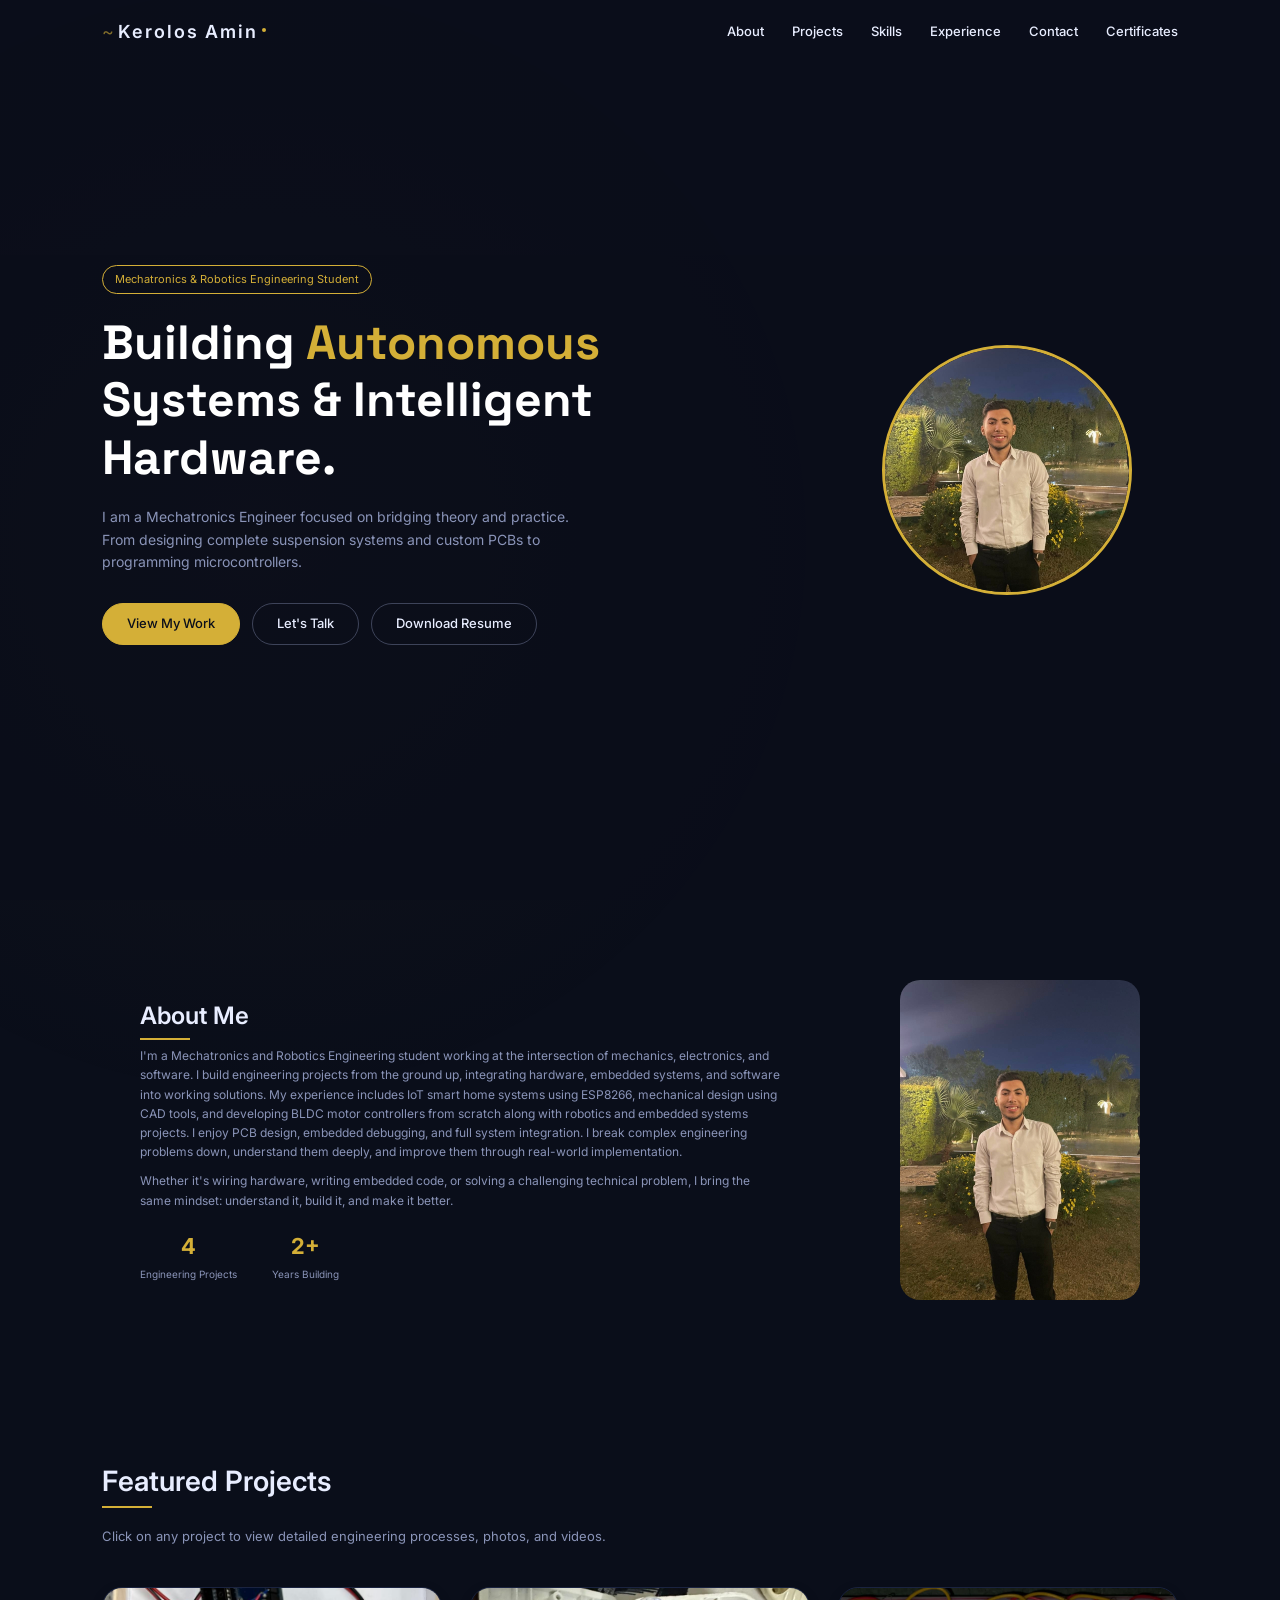
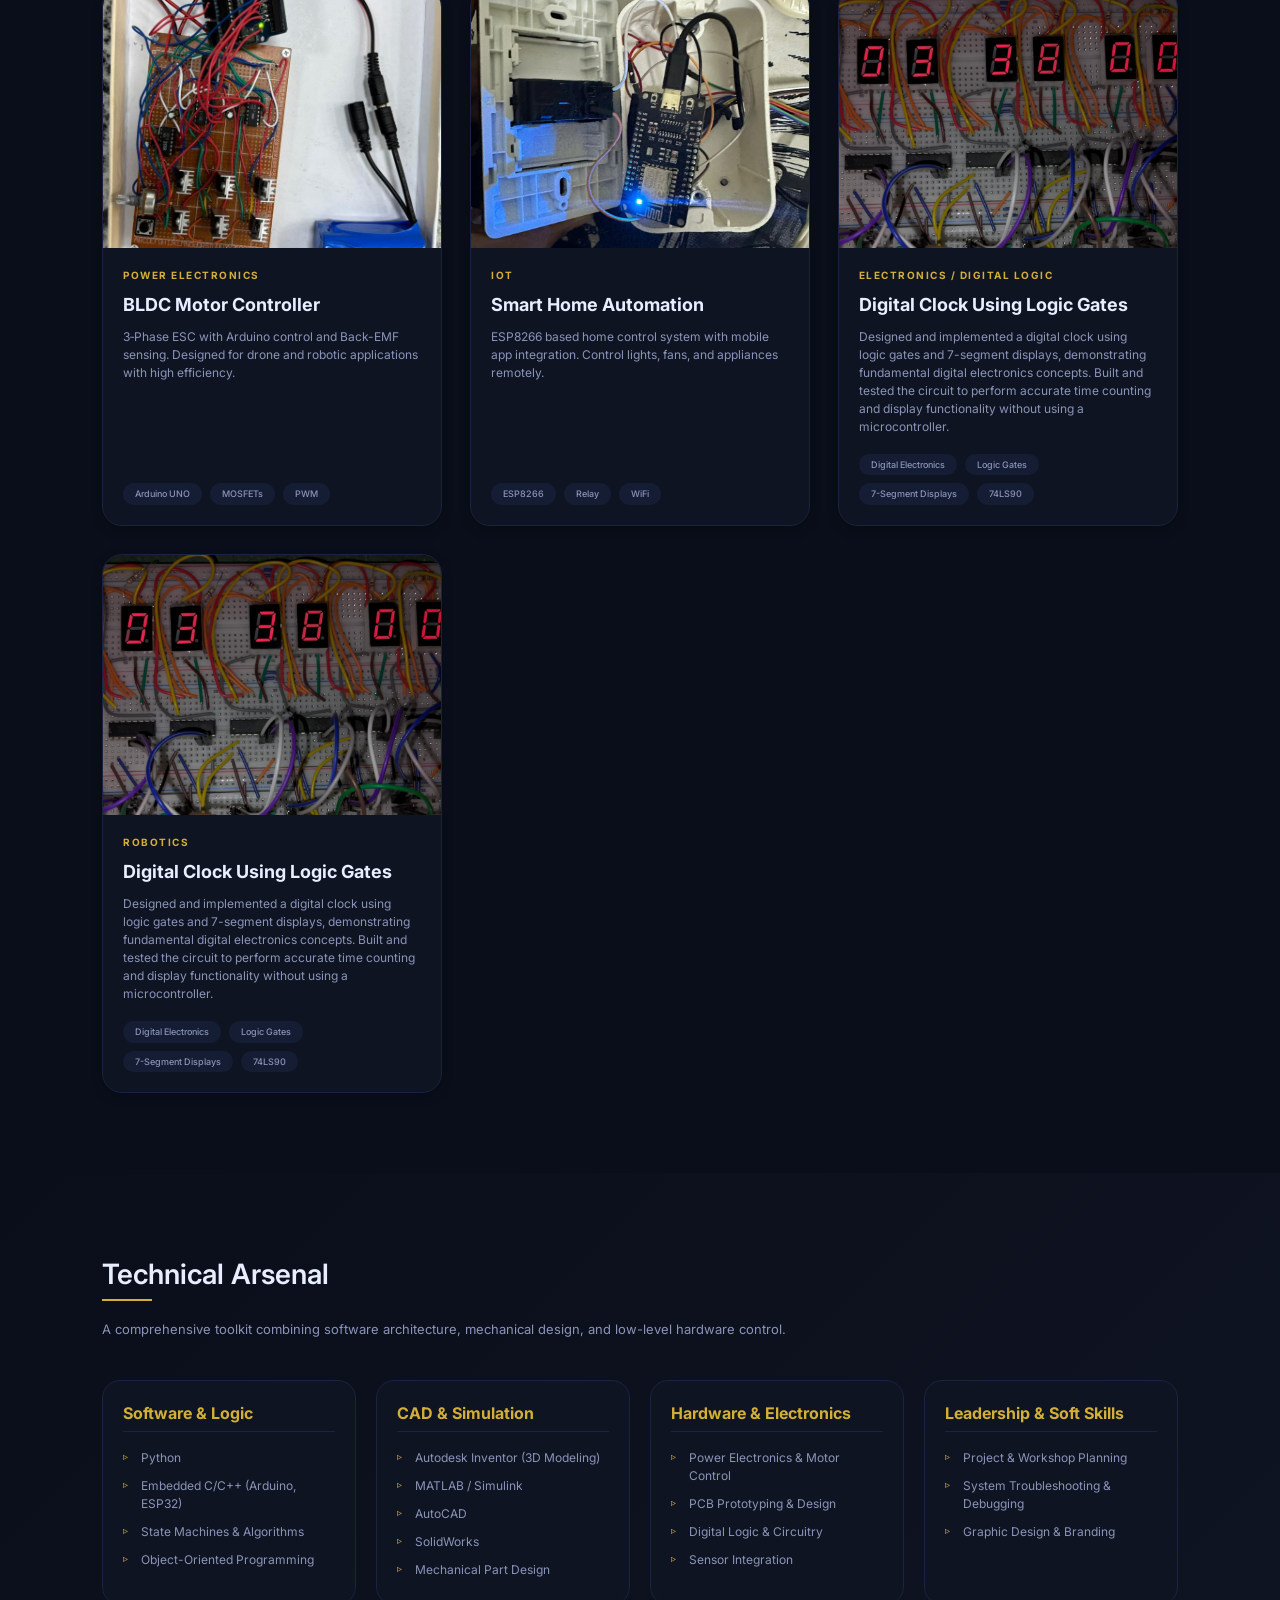
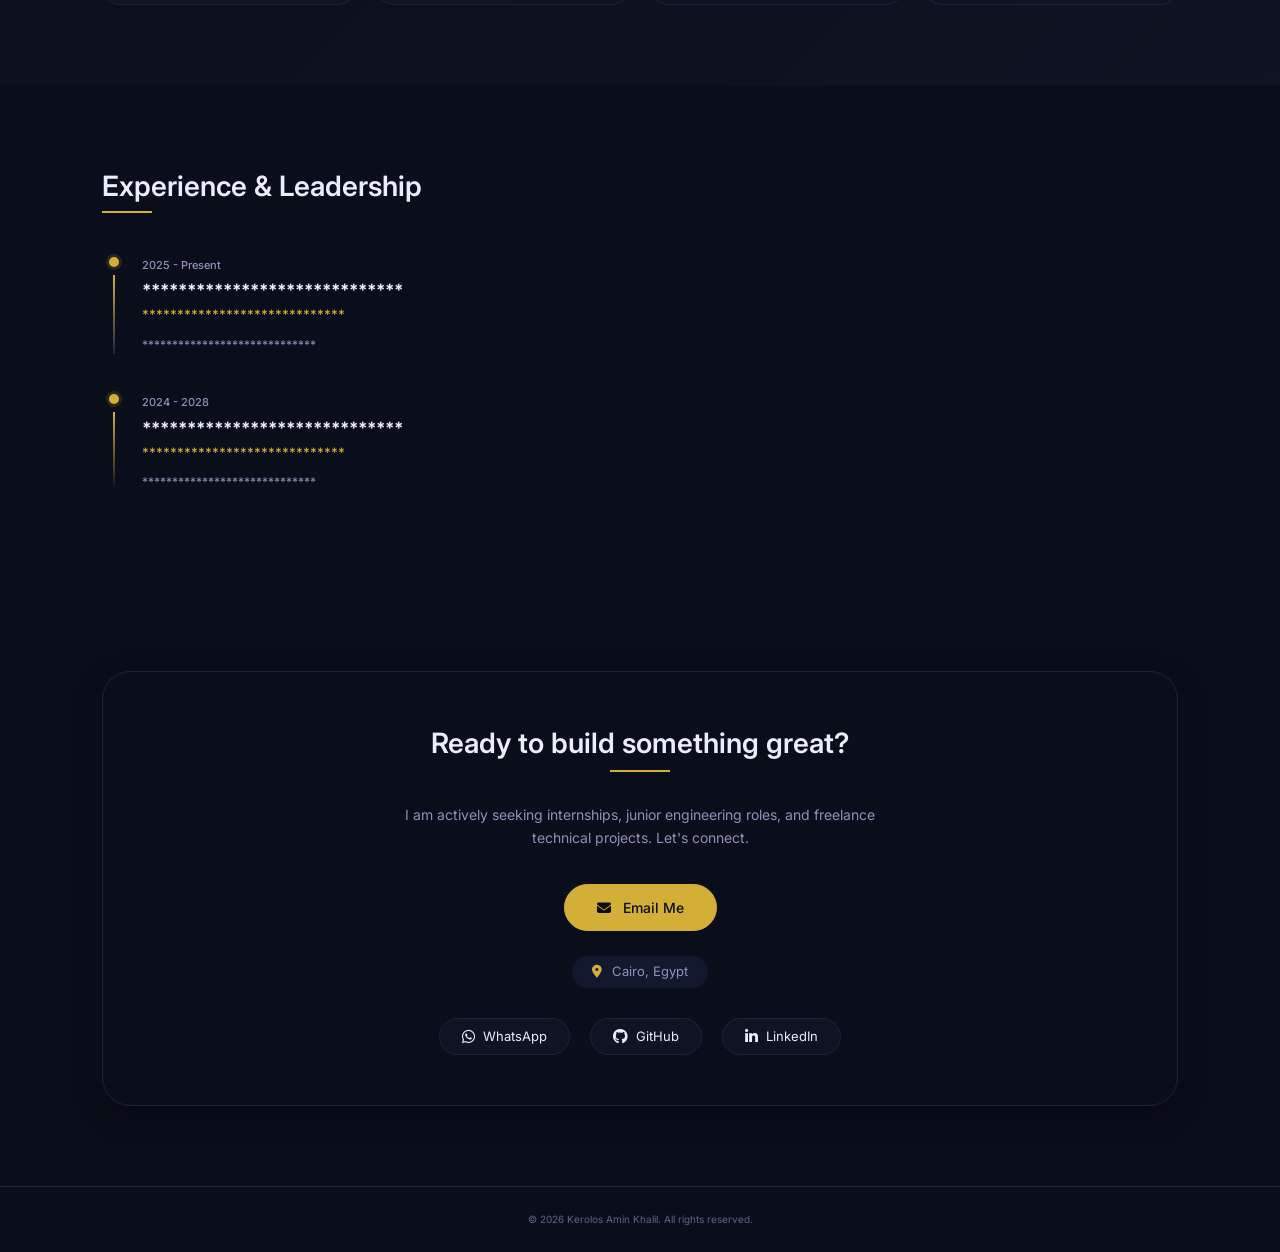
==== index.html @ 0975dab3 "Add files via upload" ====
<!DOCTYPE html>
<html lang="ar">
<head>
<meta charset="UTF-8">
<meta name="viewport" content="width=device-width, initial-scale=1.0">
<meta name="description" content="Mechatronics engineer building autonomous systems and intelligent hardware.">
<meta name="author" content="Kerolos Amin">
<title>Kerolos Amin | Robotics and Mechatronics Engineering</title>
<!-- Favicon -->
<link rel="icon" type="image/svg+xml" href="data:image/svg+xml,%3Csvg xmlns='http://www.w3.org/2000/svg' viewBox='0 0 100 100'%3E%3Crect width='100' height='100' fill='%23d4af37' rx='20'/%3E%3Ctext x='50' y='67' font-size='48' text-anchor='middle' fill='%23000000' font-weight='bold' font-family='Arial'%3EKA%3C/text%3E%3C/svg%3E">
<!-- Fonts -->
<link href="https://fonts.googleapis.com/css2?family=Inter:opsz,wght@14..32,300;14..32,400;14..32,500;14..32,600;14..32,700&display=swap" rel="stylesheet">
<link href="https://fonts.googleapis.com/css2?family=Space+Grotesk:wght@300;400;500;600;700&display=swap" rel="stylesheet">
<link href="https://fonts.googleapis.com/css2?family=Syne:wght@400;500;600;700;800&display=swap" rel="stylesheet">
<link rel="stylesheet" href="https://cdnjs.cloudflare.com/ajax/libs/font-awesome/6.5.1/css/all.min.css">
<link rel="stylesheet" href="css/style.css">
</head>
<body>

<!-- Hero Video Background -->
<div class="hero-video-bg">
    <video autoplay muted loop playsinline id="heroVideo">
        <source src="" type="video/mp4">
    </video>
    <div class="hero-overlay"></div>
</div>

<div class="parallax-bg"></div>

<nav>
    <div class="logo-wrapper">
        <span class="logo-wave">~</span>
        <div class="logo" id="logoLink">Kerolos Amin</div>
        <span class="logo-dot"></span>
    </div>
    <div class="menu-toggle" id="mobile-menu">
        <span class="bar"></span>
        <span class="bar"></span>
        <span class="bar"></span>
    </div>
    <ul class="nav-menu">
        <li><a href="#about">About</a></li>
        <li><a href="#projects">Projects</a></li>
        <li><a href="#arsenal">Skills</a></li>
        <li><a href="#experience">Experience</a></li>
        <li><a href="#contact">Contact</a></li>
        <li><a href="cer.html">Certificates</a></li>

    </ul>
</nav>

<div class="progress-container">
    <div class="progress-bar" id="progressBar"></div>
</div>

<!-- 1. Hero Section -->
<section class="hero">
    <div class="hero-left">
        <span class="badge">Mechatronics & Robotics Engineering Student</span>
        <h1 class="hero-title">Building <span class="gold-text">Autonomous</span> Systems & Intelligent Hardware.</h1>
        <p class="hero-description">I am a Mechatronics Engineer focused on bridging theory and practice. From designing complete suspension systems and custom PCBs to programming microcontrollers.</p>
        <div class="cta">
            <a href="#projects" class="btn gold">View My Work</a>
            <a href="#contact" class="btn transparent">Let's Talk</a>
            <a href="#" class="btn transparent">Download Resume</a>
        </div>
    </div>
    <div class="hero-right">
        <div class="hero-image-circle">
            <img src="Picsart_25-02-04_02-17-00-196.jpg.jpeg" alt="Profile">
        </div>
    </div>
</section>

<!-- 2. About Section -->
<section id="about">
    <div class="about-container">
        <div class="about-text">
            <h2>About Me</h2>
            <p>I'm a Mechatronics and Robotics Engineering student working at the intersection of mechanics, electronics, and software. I build engineering projects from the ground up, integrating hardware, embedded systems, and software into working solutions. My experience includes IoT smart home systems using ESP8266, mechanical design using CAD tools, and developing BLDC motor controllers from scratch along with robotics and embedded systems projects. I enjoy PCB design, embedded debugging, and full system integration. I break complex engineering problems down, understand them deeply, and improve them through real-world implementation.</p>
            <p style="margin-top: 10 px;">Whether it's wiring hardware, writing embedded code, or solving a challenging technical problem, I bring the same mindset: understand it, build it, and make it better.</p>
            
            <div class="about-stats">
                <div class="stat-item">
                    <h3>4</h3>
                    <span>Engineering Projects</span>
                </div>
                <div class="stat-item">
                    <h3>2+</h3>
                    <span>Years Building</span>
                </div>
            </div>
        </div>
        <div class="about-image">
            <div class="about-image-rect">
                <img src="Picsart_25-02-04_02-17-00-196.jpg.jpeg" alt="Kerolos Amin">
            </div>
        </div>
    </div>
</section>

<!-- 3. Featured Projects Section -->
<section id="projects">
    <div class="section-header">
        <h2>Featured Projects</h2>
        <p class="section-subtitle">Click on any project to view detailed engineering processes, photos, and videos.</p>
    </div>
    <div class="projects">
                
        <!-- Project 1 - BLDC Motor Controller -->
        <div class="card" onclick="location.href='bldc.html';">
            <div class="card-cover">
                <img src="bldc.jpeg" alt="BLDC Motor Controller">
            </div>
            <div class="card-content">
                <span class="card-category">POWER ELECTRONICS</span>
                <h3 class="card-title">BLDC Motor Controller</h3>
                <p class="card-description">3‑Phase ESC with Arduino control and Back-EMF sensing. Designed for drone and robotic applications with high efficiency.</p>
                <div class="card-tags">
                    <span class="card-tag">Arduino UNO</span>
                    <span class="card-tag">MOSFETs</span>
                    <span class="card-tag">PWM</span>
                </div>
            </div>
        </div>
        
        <!-- Project 2 - Smart Home Automation -->
        <div class="card" onclick="location.href='iot.html';">
            <div class="card-cover">
                <img src="كنترول.jpeg" alt="Smart Home Automation">
            </div>
            <div class="card-content">
                <span class="card-category">IoT</span>
                <h3 class="card-title">Smart Home Automation</h3>
                <p class="card-description">ESP8266 based home control system with mobile app integration. Control lights, fans, and appliances remotely.</p>
                <div class="card-tags">
                    <span class="card-tag">ESP8266</span>
                    <span class="card-tag">Relay</span>
                    <span class="card-tag">WiFi</span>
                </div>
            </div>
        </div>
        
        <!-- Project 3 - digital clock -->
        <div class="card" onclick="location.href='#';">
            <div class="card-cover">
                <img src="con.jpeg" alt="Digital Clock">
            </div>
            <div class="card-content">
                <span class="card-category">Electronics / Digital Logic</span>
                <h3 class="card-title">Digital Clock Using Logic Gates</h3>
                <p class="card-description">Designed and implemented a digital clock using logic gates and 7-segment displays, demonstrating fundamental digital electronics concepts. Built and tested the circuit to perform accurate time counting and display functionality without using a microcontroller.</p>
                <div class="card-tags">
                    <span class="card-tag">Digital Electronics</span>
                    <span class="card-tag">Logic Gates</span>
                    <span class="card-tag">7-Segment Displays</span>
                    <span class="card-tag">74LS90</span>  
                </div>
            </div>
        </div>

               <!-- Project 4 - robot -->
        <div class="card" onclick="location.href='#';">
            <div class="card-cover">
                <img src="con.jpeg" alt="Digital Clock">
            </div>
            <div class="card-content">
                <span class="card-category">Robotics</span>
                <h3 class="card-title">Digital Clock Using Logic Gates</h3>
                <p class="card-description">Designed and implemented a digital clock using logic gates and 7-segment displays, demonstrating fundamental digital electronics concepts. Built and tested the circuit to perform accurate time counting and display functionality without using a microcontroller.</p>
                <div class="card-tags">
                    <span class="card-tag">Digital Electronics</span>
                    <span class="card-tag">Logic Gates</span>
                    <span class="card-tag">7-Segment Displays</span>
                    <span class="card-tag">74LS90</span>  
                </div>
            </div>
        </div>
        
    </div>
</section>

<!-- 4. Technical Arsenal Section -->
<section id="arsenal">
    <div class="section-header">
        <h2>Technical Arsenal</h2>
        <p class="section-subtitle">A comprehensive toolkit combining software architecture, mechanical design, and low-level hardware control.</p>
    </div>
    <div class="arsenal-grid">
           <div class="arsenal-card">
            <h3>Software & Logic</h3>
            <ul>
                <li>Python</li>
                <li>Embedded C/C++ (Arduino, ESP32)</li>
                <li>State Machines & Algorithms</li>
                <li>Object-Oriented Programming</li>
            </ul>
        </div>
        <div class="arsenal-card">
            <h3>CAD & Simulation</h3>
            <ul>
                <li>Autodesk Inventor (3D Modeling)</li>
                <li>MATLAB / Simulink</li>
                <li>AutoCAD</li>
                <li>SolidWorks</li>
                <li>Mechanical Part Design</li>
            </ul>
        </div>
        <div class="arsenal-card">
            <h3>Hardware & Electronics</h3>
            <ul>
                <li>Power Electronics & Motor Control</li>
                <li>PCB Prototyping & Design</li>
                <li>Digital Logic & Circuitry</li>
                <li>Sensor Integration</li>
            </ul>
        </div>
        <div class="arsenal-card">
            <h3>Leadership & Soft Skills</h3>
            <ul>
    
                <li>Project & Workshop Planning</li>
                <li>System Troubleshooting & Debugging</li>
                <li>Graphic Design & Branding</li>
            </ul>
        </div>
    </div>
</section>

<!-- 5. Experience & Leadership Section -->
<section id="experience">
    <div class="section-header">
        <h2>Experience & Leadership</h2>
    </div>
    <div class="experience-list">
        
        <div class="exp-item">
            <div class="exp-bullet">
                <div class="exp-dot"></div>
                <div class="exp-line"></div>
            </div>
            <div class="exp-info">
                <div class="exp-date">2025 - Present</div>
                <div class="exp-name">*****************************</div>
                <div class="exp-company">*****************************</div>
                <p class="exp-text">*****************************</p>
            </div>
        </div>
        
        <div class="exp-item">
            <div class="exp-bullet">
                <div class="exp-dot"></div>
                <div class="exp-line"></div>
            </div>
            <div class="exp-info">
                <div class="exp-date">2024 - 2028</div>
                <div class="exp-name">*****************************</div>
                <div class="exp-company">*****************************</div>
                <p class="exp-text">*****************************</p>
            </div>
        </div>
        
    </div>
</section>

<!-- 6. Contact Section -->
<section id="contact">
    <div class="contact-card">
        <h2>Ready to build something great?</h2>
        <p class="contact-subtitle">I am actively seeking internships, junior engineering roles, and freelance technical projects. Let's connect.</p>
        
        <div class="contact-buttons">
            <a href="mailto:kirolosamin2112@gmail.com" class="contact-btn email-btn">
                <i class="fas fa-envelope"></i> Email Me
            </a>
        </div>
        
        <div class="contact-location">
            <span><i class="fas fa-map-marker-alt"></i> Cairo, Egypt</span>
        </div>
        
        <div class="social-icons">
            <a href="https://wa.me/201210158030" target="_blank" rel="noopener" class="social-icon whatsapp">
                <i class="fab fa-whatsapp"></i> WhatsApp
            </a>
            <a href="https://github.com/kirolosamin" target="_blank" rel="noopener" class="social-icon github">
                <i class="fab fa-github"></i> GitHub
            </a>
            <a href="https://www.linkedin.com/in/kerolos-amin-44a46732b" target="_blank" rel="noopener" class="social-icon linkedin">
                <i class="fab fa-linkedin-in"></i> LinkedIn
            </a>
        </div>
    </div>
</section>

<!-- Footer -->
<footer class="footer">
    <div class="footer-content">
        <p>© 2026 Kerolos Amin Khalil. All rights reserved.</p>
    </div>
</footer>

<script src="js/main.js"></script>
</body>
</html>
---- css/style.css ----
* {
    margin: 0;
    padding: 0;
    box-sizing: border-box;
}

html {
    scroll-behavior: smooth;
}

body {
    font-family: 'Inter', -apple-system, BlinkMacSystemFont, 'Segoe UI', sans-serif;
    background: #0a0e1a;
    color: #e8edff;
    line-height: 1.5;
    font-size: 15px;
    overflow-x: hidden;
}

/* لون التحديد (selection) دهبي */
::selection {
    background: #d4af37;
    color: #0a0e1a;
}
::-moz-selection {
    background: #d4af37;
    color: #0a0e1a;
}

/* Custom Scrollbar */
::-webkit-scrollbar {
    width: 6px;
}
::-webkit-scrollbar-track {
    background: #0f1422;
}
::-webkit-scrollbar-thumb {
    background: #d4af37;
    border-radius: 10px;
}

/* Hero Video Background */
.hero-video-bg {
    position: absolute;
    top: 0;
    left: 0;
    width: 100%;
    height: 100%;
    overflow: hidden;
    z-index: 0;
}
.hero-video-bg video {
    width: 100%;
    height: 100%;
    object-fit: cover;
}
.hero-overlay {
    position: absolute;
    top: 0;
    left: 0;
    width: 100%;
    height: 100%;
    background: rgba(10, 14, 26, 0.7);
    z-index: 1;
}

.parallax-bg {
    position: fixed;
    top: 0;
    left: 0;
    width: 100%;
    height: 120%;
    background: radial-gradient(circle at 20% 50%, rgba(212,175,55,0.04) 0%, transparent 50%);
    pointer-events: none;
    z-index: -1;
}

.progress-container {
    position: fixed;
    top: 0;
    left: 0;
    width: 100%;
    height: 2px;
    z-index: 1001;
}
.progress-bar {
    height: 2px;
    background: #d4af37;
    width: 0%;
    transition: 0.1s;
}

/* Navbar */
nav {
    display: flex;
    justify-content: space-between;
    align-items: center;
    padding: 18px 8%;
    position: fixed;
    width: 100%;
    background: transparent;
    backdrop-filter: none;
    z-index: 1000;
    transition: 0.3s;
    border-bottom: none;
}

nav.scrolled {
    padding: 12px 8%;
    background: #0a0e1a;
    border-bottom: 1px solid rgba(255, 255, 255, 0.15);
}

/* Menu Toggle (3 شرط) */
.menu-toggle {
    display: none;
    flex-direction: column;
    cursor: pointer;
    gap: 5px;
    z-index: 1001;
}

.menu-toggle .bar {
    width: 25px;
    height: 3px;
    background: white;
    border-radius: 5px;
    transition: 0.3s;
}

/* Nav Menu */
.nav-menu {
    display: flex;
    gap: 28px;
    list-style: none;
}

nav a {
    text-decoration: none;
    color: #e8edff;
    transition: 0.3s;
    font-size: 13px;
    font-weight: 500;
}
nav a:hover {
    color: #d4af37;
}

/* Logo */
.logo-wrapper {
    display: flex;
    align-items: center;
    gap: 4px;
    cursor: pointer;
    user-select: none;
    -webkit-user-select: none;
}
.logo-wave {
    color: #d4af37;
    font-size: 18px;
    opacity: 0.6;
}
.logo {
    color: #e8edff;
    font-weight: 600;
    font-size: 18px;
    letter-spacing: 2px;
    user-select: none;
    -webkit-user-select: none;
}
.logo-wrapper:hover .logo {
    color: #d4af37;
}
.logo-dot {
    width: 4px;
    height: 4px;
    background: #d4af37;
    border-radius: 50%;
    animation: blink 2s ease-in-out infinite;
    margin-top: -4px;
}
@keyframes blink {
    0%, 100% { opacity: 0.8; transform: scale(1); }
    50% { opacity: 0.2; transform: scale(0.6); }
}

/* Hero Section */
.hero {
    min-height: 100vh;
    display: flex;
    align-items: center;
    justify-content: space-between;
    padding: 120px 8% 80px;
    gap: 50px;
    flex-wrap: wrap;
    position: relative;
    z-index: 2;
}
.hero-left {
    flex: 1;
    min-width: 280px;
    position: relative;
    z-index: 2;
}
.hero-right {
    flex: 0.5;
    display: flex;
    justify-content: center;
    align-items: center;
    position: relative;
    z-index: 2;
}
.badge {
    border: 1px solid #d4af37;
    padding: 5px 12px;
    border-radius: 30px;
    color: #d4af37;
    font-size: 11px;
    display: inline-block;
    margin-bottom: 20px;
}
.hero-title {
    font-size: 48px;
    line-height: 1.2;
    color: white;
    font-weight: 700;
    font-family: 'Space Grotesk', sans-serif;
    margin-bottom: 20px;
}
.gold-text {
    color: #d4af37;
}
.hero-description {
    font-size: 14px;
    color: #8a94b8;
    max-width: 500px;
    line-height: 1.6;
}
.hero-image-circle {
    width: 250px;
    height: 250px;
    border-radius: 50%;
    overflow: hidden;
    border: 3px solid #d4af37;
    position: relative;
    z-index: 2;
}
.hero-image-circle img {
    width: 100%;
    height: 100%;
    object-fit: cover;
}

/* Buttons */
.btn {
    padding: 10px 24px;
    border-radius: 40px;
    text-decoration: none;
    transition: 0.3s;
    display: inline-block;
    font-size: 13px;
    font-weight: 500;
}
.btn:hover {
    transform: translateY(-2px);
}
.btn.gold {
    background: #d4af37;
    border: 1px solid #d4af37;
    color: #0a0e1a;
}
.btn.gold:hover {
    background: transparent;
    color: #d4af37;
}
.btn.transparent {
    background: transparent;
    border: 1px solid rgba(138,148,184,0.4);
    color: #e8edff;
}
.btn.transparent:hover {
    border-color: #d4af37;
    color: #d4af37;
}
.cta {
    margin: 30px 0;
    display: flex;
    gap: 12px;
    flex-wrap: wrap;
}

/* Section Styles */
section {
    padding: 80px 8%;
}

/* Section Header */
.section-header {
    margin-bottom: 40px;
}
.section-header h2 {
    font-size: 28px;
    font-weight: 600;
    color: #e8edff;
    margin-bottom: 10px;
    position: relative;
    display: inline-block;
}
.section-header h2::after {
    content: '';
    position: absolute;
    bottom: -6px;
    left: 0;
    width: 50px;
    height: 2px;
    background: #d4af37;
}
.section-subtitle {
    color: #8a94b8;
    font-size: 13px;
    line-height: 1.5;
    margin-top: 15px;
}

/* About Section */
#about {
    padding: 80px 8%;
}
.about-container {
    display: flex;
    align-items: center;
    justify-content: center;
    gap: 40px;
    flex-wrap: wrap;
    max-width: 1000px;
    margin: 0 auto;
}
.about-text {
    flex: 1.2;
    min-width: 280px;
}
.about-text h2 {
    font-size: 24px;
    margin-bottom: 12px;
    font-weight: 600;
    color: #e8edff;
    position: relative;
    display: inline-block;
}
.about-text h2::after {
    content: '';
    position: absolute;
    bottom: -6px;
    left: 0;
    width: 50px;
    height: 2px;
    background: #d4af37;
}
.about-text p {
    font-size: 12px;
    line-height: 1.6;
    color: #8a94b8;
    margin-bottom: 10px;
}
.about-stats {
    display: flex;
    gap: 35px;
    margin-top: 20px;
}
.stat-item {
    text-align: center;
    display: flex;
    flex-direction: column;
    align-items: center;
    justify-content: center;
}
.stat-item h3 {
    color: #d4af37;
    font-size: 22px;
    font-weight: 700;
    margin-bottom: 4px;
}
.stat-item span {
    color: #8a94b8;
    font-size: 10px;
    display: block;
}
.about-image {
    flex: 0.6;
    display: flex;
    justify-content: flex-end;
}
.about-image-rect {
    max-width: 240px;
    border-radius: 20px;
    overflow: hidden;
}
.about-image-rect img {
    width: 100%;
    height: auto;
    display: block;
}

/* Projects Cards */
.projects {
    display: grid;
    grid-template-columns: repeat(auto-fit, minmax(300px, 1fr));
    gap: 28px;
}
.card {
    background: #0f1422;
    border: 1px solid #1a2340;
    border-radius: 20px;
    overflow: hidden;
    transition: all 0.3s ease;
    cursor: pointer;
    user-select: none;
    -webkit-user-select: none;
    display: flex;
    flex-direction: column;
    height: 100%;
    box-shadow: 0 4px 12px rgba(0, 0, 0, 0.2);
}
.card:hover {
    transform: translateY(-6px);
    border-color: #d4af37;
    box-shadow: 0 8px 24px rgba(212, 175, 55, 0.15);
}
.card-cover {
    height: 260px;
    overflow: hidden;
    position: relative;
}
.card-cover img {
    width: 100%;
    height: 100%;
    object-fit: cover;
    transition: transform 0.4s cubic-bezier(0.25, 0.46, 0.45, 0.94);
}
.card:hover .card-cover img {
    transform: scale(1.08);
}
.card-content {
    padding: 20px;
    flex: 1;
    display: flex;
    flex-direction: column;
    gap: 6px;
}
.card-category {
    color: #d4af37;
    font-size: 10px;
    font-weight: 700;
    letter-spacing: 1.5px;
    text-transform: uppercase;
    display: inline-block;
    margin-bottom: 4px;
}
.card-title {
    color: #e8edff;
    font-size: 18px;
    font-weight: 700;
    margin-bottom: 6px;
    line-height: 1.3;
}
.card-description {
    color: #8a94b8;
    font-size: 12px;
    line-height: 1.5;
    margin-bottom: 12px;
    flex: 1;
}
.card-tags {
    display: flex;
    flex-wrap: wrap;
    gap: 8px;
    margin-top: auto;
}
.card-tag {
    background: rgba(26, 35, 64, 0.6);
    color: #8a94b8;
    font-size: 9px;
    padding: 4px 12px;
    border-radius: 30px;
    transition: 0.2s;
    font-weight: 500;
}
.card:hover .card-tag {
    background: rgba(212, 175, 55, 0.15);
    color: #d4af37;
}

/* Technical Arsenal */
#arsenal {
    background: linear-gradient(135deg, #0a0e1a, #0f1422);
}
.arsenal-grid {
    display: grid;
    grid-template-columns: repeat(4, 1fr);
    gap: 20px;
}
.arsenal-card {
    background: #0f1422;
    border: 1px solid #1a2340;
    border-radius: 18px;
    padding: 20px;
    transition: 0.3s;
}
.arsenal-card:hover {
    transform: translateY(-4px);
    border-color: #d4af37;
}
.arsenal-card h3 {
    color: #d4af37;
    font-size: 16px;
    margin-bottom: 12px;
    padding-bottom: 6px;
    border-bottom: 1px solid #1a2340;
}
.arsenal-card ul {
    list-style: none;
}
.arsenal-card li {
    color: #8a94b8;
    font-size: 12px;
    padding: 5px 0;
    padding-left: 18px;
    position: relative;
}
.arsenal-card li::before {
    content: '▹';
    position: absolute;
    left: 0;
    color: #d4af37;
    font-size: 10px;
}

/* Experience & Leadership */
.experience-list {
    max-width: 700px;
    margin: 0;
    padding-left: 0;
}
.exp-item {
    display: flex;
    gap: 16px;
    margin-bottom: 40px;
    justify-content: flex-start;
}
.exp-bullet {
    display: flex;
    flex-direction: column;
    align-items: center;
    width: 24px;
    flex-shrink: 0;
}
.exp-dot {
    width: 10px;
    height: 10px;
    background: #d4af37;
    border-radius: 50%;
    box-shadow: 0 0 0 3px rgba(212, 175, 55, 0.15);
}
.exp-line {
    width: 2px;
    flex: 1;
    background: linear-gradient(to bottom, #d4af37, #1a2340);
    margin-top: 8px;
    min-height: 50px;
}
.exp-item:last-child .exp-line {
    background: linear-gradient(to bottom, #d4af37, transparent);
}
.exp-info {
    flex: 1;
    text-align: left;
}
.exp-date {
    color: #8a94b8;
    font-size: 11px;
    font-weight: 500;
    margin-bottom: 6px;
}
.exp-name {
    color: #e8edff;
    font-size: 17px;
    font-weight: 700;
    margin-bottom: 4px;
    line-height: 1.3;
}
.exp-company {
    color: #d4af37;
    font-size: 13px;
    font-weight: 500;
    margin-bottom: 10px;
}
.exp-text {
    color: #8a94b8;
    font-size: 12px;
    line-height: 1.6;
}

/* Contact Section */
#contact {
    padding: 60px 8% 80px;
    display: flex;
    justify-content: center;
}
.contact-card {
    width: 100%;
    background: #0a0e1a;
    border-radius: 28px;
    padding: 50px 40px;
    border: 1px solid #1a2340;
    box-shadow: 0 10px 30px rgba(0, 0, 0, 0.3);
    text-align: center;
}
.contact-card h2 {
    font-size: 28px;
    font-weight: 600;
    color: #e8edff;
    margin-bottom: 15px;
    position: relative;
    display: inline-block;
}
.contact-card h2::after {
    content: '';
    position: absolute;
    bottom: -8px;
    left: 50%;
    transform: translateX(-50%);
    width: 60px;
    height: 2px;
    background: #d4af37;
}
.contact-subtitle {
    color: #8a94b8;
    font-size: 14px;
    max-width: 500px;
    margin: 25px auto 35px;
    line-height: 1.6;
}
.contact-buttons {
    margin-bottom: 25px;
}
.contact-btn {
    background: #d4af37;
    color: #0a0e1a;
    padding: 12px 32px;
    border-radius: 40px;
    text-decoration: none;
    font-weight: 500;
    font-size: 14px;
    display: inline-block;
    transition: 0.3s;
    border: 1px solid #d4af37;
}
.contact-btn i {
    margin-right: 8px;
}
.contact-btn:hover {
    background: transparent;
    color: #d4af37;
    transform: translateY(-2px);
}
.contact-location {
    margin-bottom: 30px;
}
.contact-location span {
    color: #8a94b8;
    font-size: 13px;
    background: rgba(26, 35, 64, 0.5);
    padding: 6px 20px;
    border-radius: 30px;
    display: inline-block;
}
.contact-location i {
    margin-right: 6px;
    color: #d4af37;
}
.social-icons {
    display: flex;
    justify-content: center;
    gap: 20px;
    flex-wrap: wrap;
}
.social-icon {
    display: flex;
    align-items: center;
    gap: 8px;
    background: #0f1422;
    border: 1px solid #1a2340;
    border-radius: 40px;
    padding: 8px 22px;
    color: #e8edff;
    text-decoration: none;
    font-size: 13px;
    transition: 0.3s;
}
.social-icon i {
    font-size: 15px;
}
.social-icon:hover {
    transform: translateY(-3px);
    border-color: #d4af37;
}
.social-icon.whatsapp:hover {
    background: #25D366;
    color: white;
    border-color: #25D366;
}
.social-icon.github:hover {
    background: #333;
    color: white;
    border-color: #333;
}
.social-icon.linkedin:hover {
    background: #0077B5;
    color: white;
    border-color: #0077B5;
}

/* Footer */
.footer {
    padding: 25px 8%;
    text-align: center;
    border-top: 1px solid #1a2340;
}
.footer-content p {
    color: #5a668a;
    font-size: 10px;
}

/* Scroll Reveal */
.reveal {
    opacity: 0;
    transform: translateY(20px);
    transition: 0.5s;
}
.reveal.active {
    opacity: 1;
    transform: translateY(0);
}

/* منع التمرير عند فتح القائمة */
body.menu-open {
    overflow: hidden;
}

/* ====== Responsive ====== */

/* الشاشات المتوسطة */
@media (max-width: 1100px) {
    .arsenal-grid {
        grid-template-columns: repeat(2, 1fr);
    }
}

/* التابلت */
@media (max-width: 900px) {
    .hero {
        flex-direction: column;
        text-align: center;
        min-height: auto;
        padding: 100px 5% 60px;
    }
    .hero-description {
        margin: 0 auto;
    }
    .cta {
        justify-content: center;
    }
    .hero-right {
        margin-top: 30px;
        margin-bottom: 20px;
    }
    .hero-image-circle {
        width: 220px;
        height: 220px;
    }
    .about-container {
        flex-direction: column-reverse;
        text-align: center;
        gap: 25px;
    }
    .about-image {
        justify-content: center;
    }
    .about-stats {
        justify-content: center;
    }
    .about-text h2::after {
        left: 50%;
        transform: translateX(-50%);
    }
    .hero-title {
        font-size: 38px;
    }
}

/* الموبايل */
@media (max-width: 768px) {
    /* Navbar */
    nav {
        background: transparent;
        backdrop-filter: none;
        border-bottom: none;
    }
    
    nav.scrolled {
        background: #0a0e1a;
        border-bottom: 1px solid rgba(255, 255, 255, 0.15);
    }
    
    /* زر الـ 3 شرط */
    .menu-toggle {
        display: flex;
        z-index: 1001;
    }
    
    /* القائمة المنبثقة */
    .nav-menu {
        position: fixed;
        top: 0;
        right: -100%;
        width: 75%;
        max-width: 300px;
        height: 100vh;
        background: rgba(10, 14, 26, 0.98);
        backdrop-filter: blur(20px);
        flex-direction: column;
        align-items: flex-start;
        justify-content: center;
        padding: 100px 30px 40px;
        gap: 25px;
        transition: 0.3s ease-in-out;
        z-index: 1000;
        box-shadow: -5px 0 30px rgba(0, 0, 0, 0.5);
        margin: 0;
        list-style: none;
    }
    
    .nav-menu.active {
        right: 0;
    }
    
    .nav-menu li {
        width: 100%;
    }
    
    .nav-menu li a {
        font-size: 20px;
        font-weight: 500;
        display: block;
        padding: 12px 0;
        color: #e8edff;
        text-decoration: none;
        transition: 0.2s;
        border-bottom: 1px solid rgba(255, 255, 255, 0.05);
    }
    
    .nav-menu li a:hover {
        color: #d4af37;
        padding-left: 10px;
    }
    
    .logo-wrapper {
        flex: 1;
    }
    
    /* Hero - الصورة جوة الهيرو */
    .hero {
        min-height: auto;
        padding: 100px 5% 60px;
    }
    
    .hero-image-circle {
        width: 200px;
        height: 200px;
        margin: 0 auto;
    }
    
    /* About Section */
    .about-container {
        flex-direction: column !important;
        text-align: center;
    }
    
    .about-image {
        order: 2 !important;
        margin-top: 30px;
        justify-content: center;
    }
    
    .about-text {
        order: 1 !important;
    }
    
    .about-stats {
        justify-content: center;
    }
    
    .about-text h2::after {
        left: 50%;
        transform: translateX(-50%);
    }
    
    /* Contact Section */
    .contact-card {
        padding: 35px 25px;
    }
    .contact-card h2 {
        font-size: 24px;
    }
    .contact-subtitle {
        font-size: 13px;
    }
}

/* شاشات أصغر من 700 */
@media (max-width: 700px) {
    .arsenal-grid {
        grid-template-columns: 1fr;
    }
    section {
        padding: 60px 5%;
    }
}

/* شاشات صغيرة جداً */
@media (max-width: 600px) {
    .hero-title {
        font-size: 30px;
    }
    .hero-image-circle {
        width: 180px;
        height: 180px;
    }
    .about-image-rect {
        max-width: 180px;
    }
    .projects {
        grid-template-columns: 1fr;
    }
    .logo {
        font-size: 16px;
    }
    .logo-wave {
        font-size: 14px;
    }
    .logo-dot {
        width: 3px;
        height: 3px;
    }
    .social-icon {
        padding: 6px 16px;
        font-size: 12px;
    }
    .exp-item {
        gap: 12px;
    }
    .exp-bullet {
        width: 20px;
    }
    .exp-name {
        font-size: 15px;
    }
    .exp-text {
        font-size: 11px;
    }
    /* Hero في الموبايل - الصورة جوة الهيرو */
.hero {
    min-height: auto;
    padding: 100px 5% 60px;
    position: relative;
    z-index: 2;
}

.hero-left {
    width: 100%;
    margin-bottom: 30px;
}

.hero-right {
    width: 100%;
    display: flex;
    justify-content: center;
    margin-top: 0;
    margin-bottom: 0;
    position: relative;
    z-index: 2;
}

.hero-image-circle {
    width: 200px;
    height: 200px;
    margin: 0 auto;
    position: relative;
    z-index: 2;
}

/* الفيديو يكون خلف الـ Hero بس */
.hero-video-bg {
    position: absolute;
    top: 0;
    left: 0;
    width: 100%;
    height: 100%;
    z-index: 0;
}
.hero {
    padding-bottom: 80px;
}
}
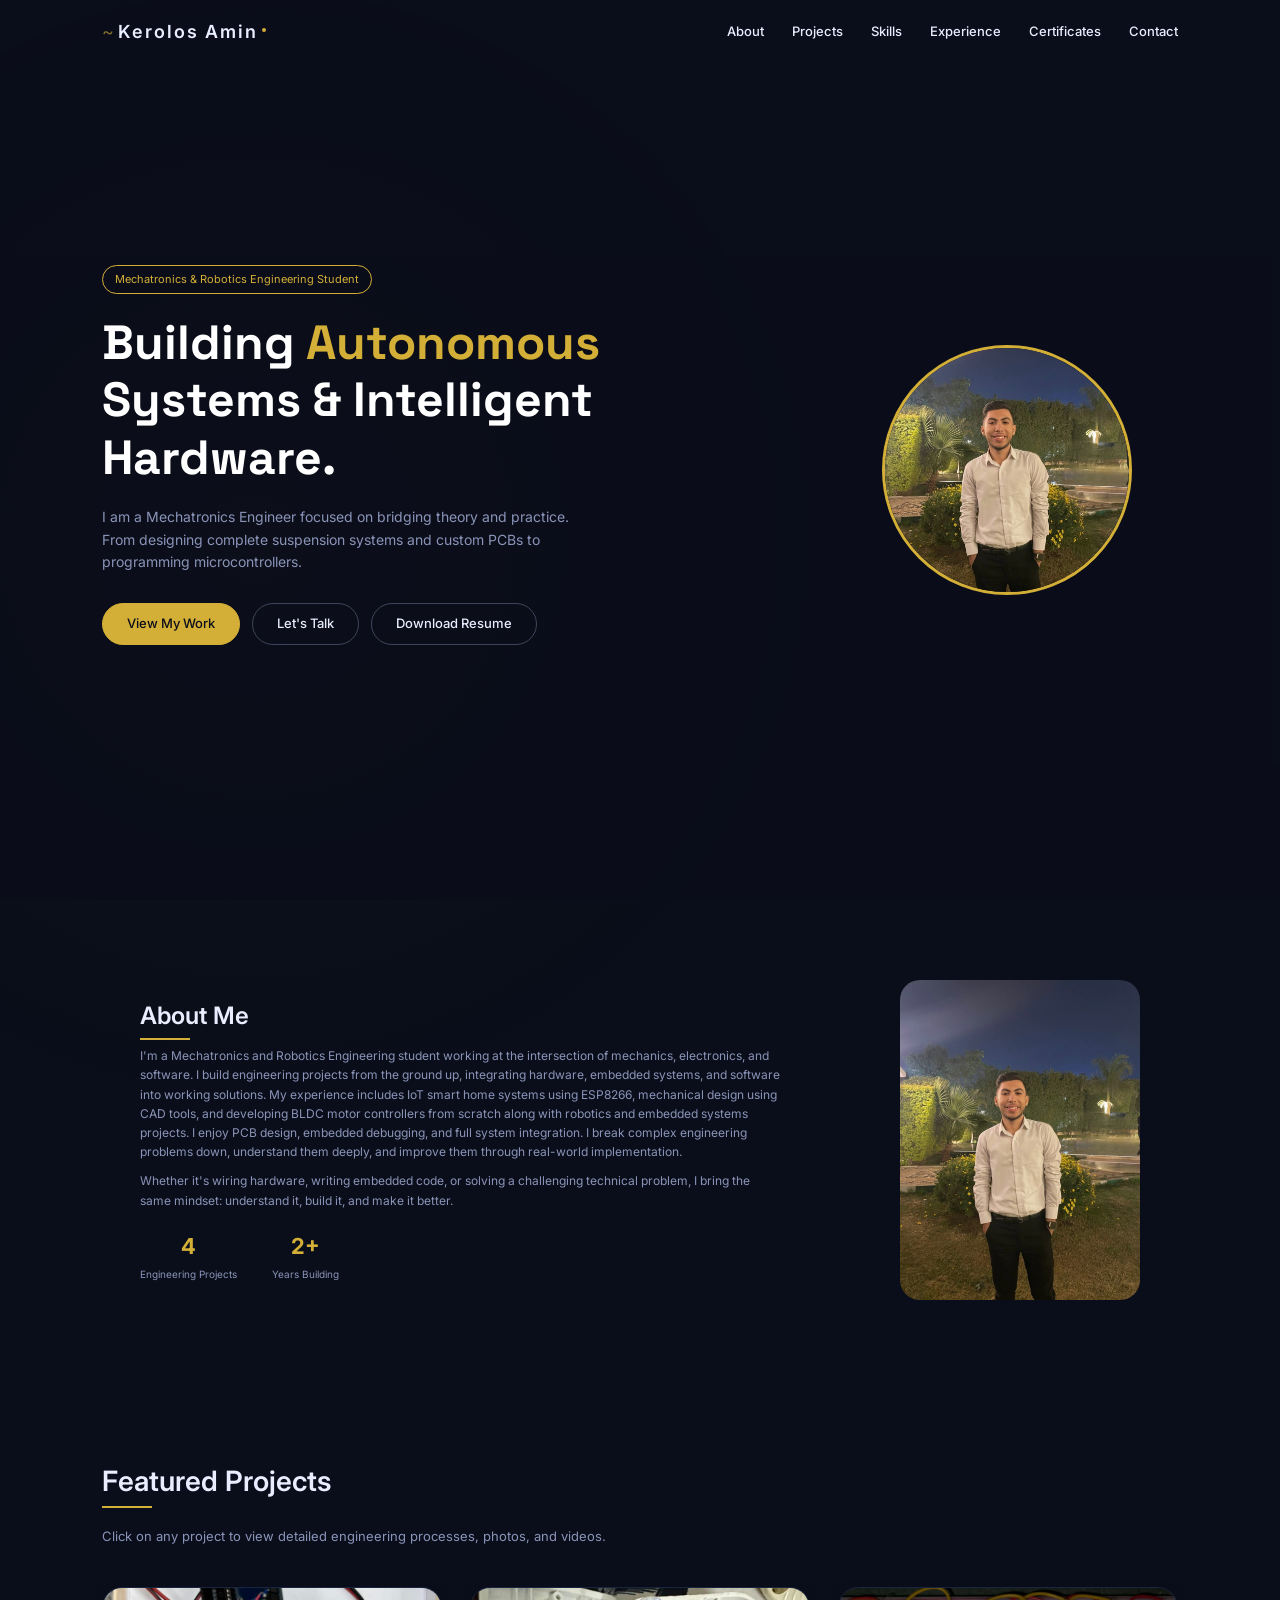
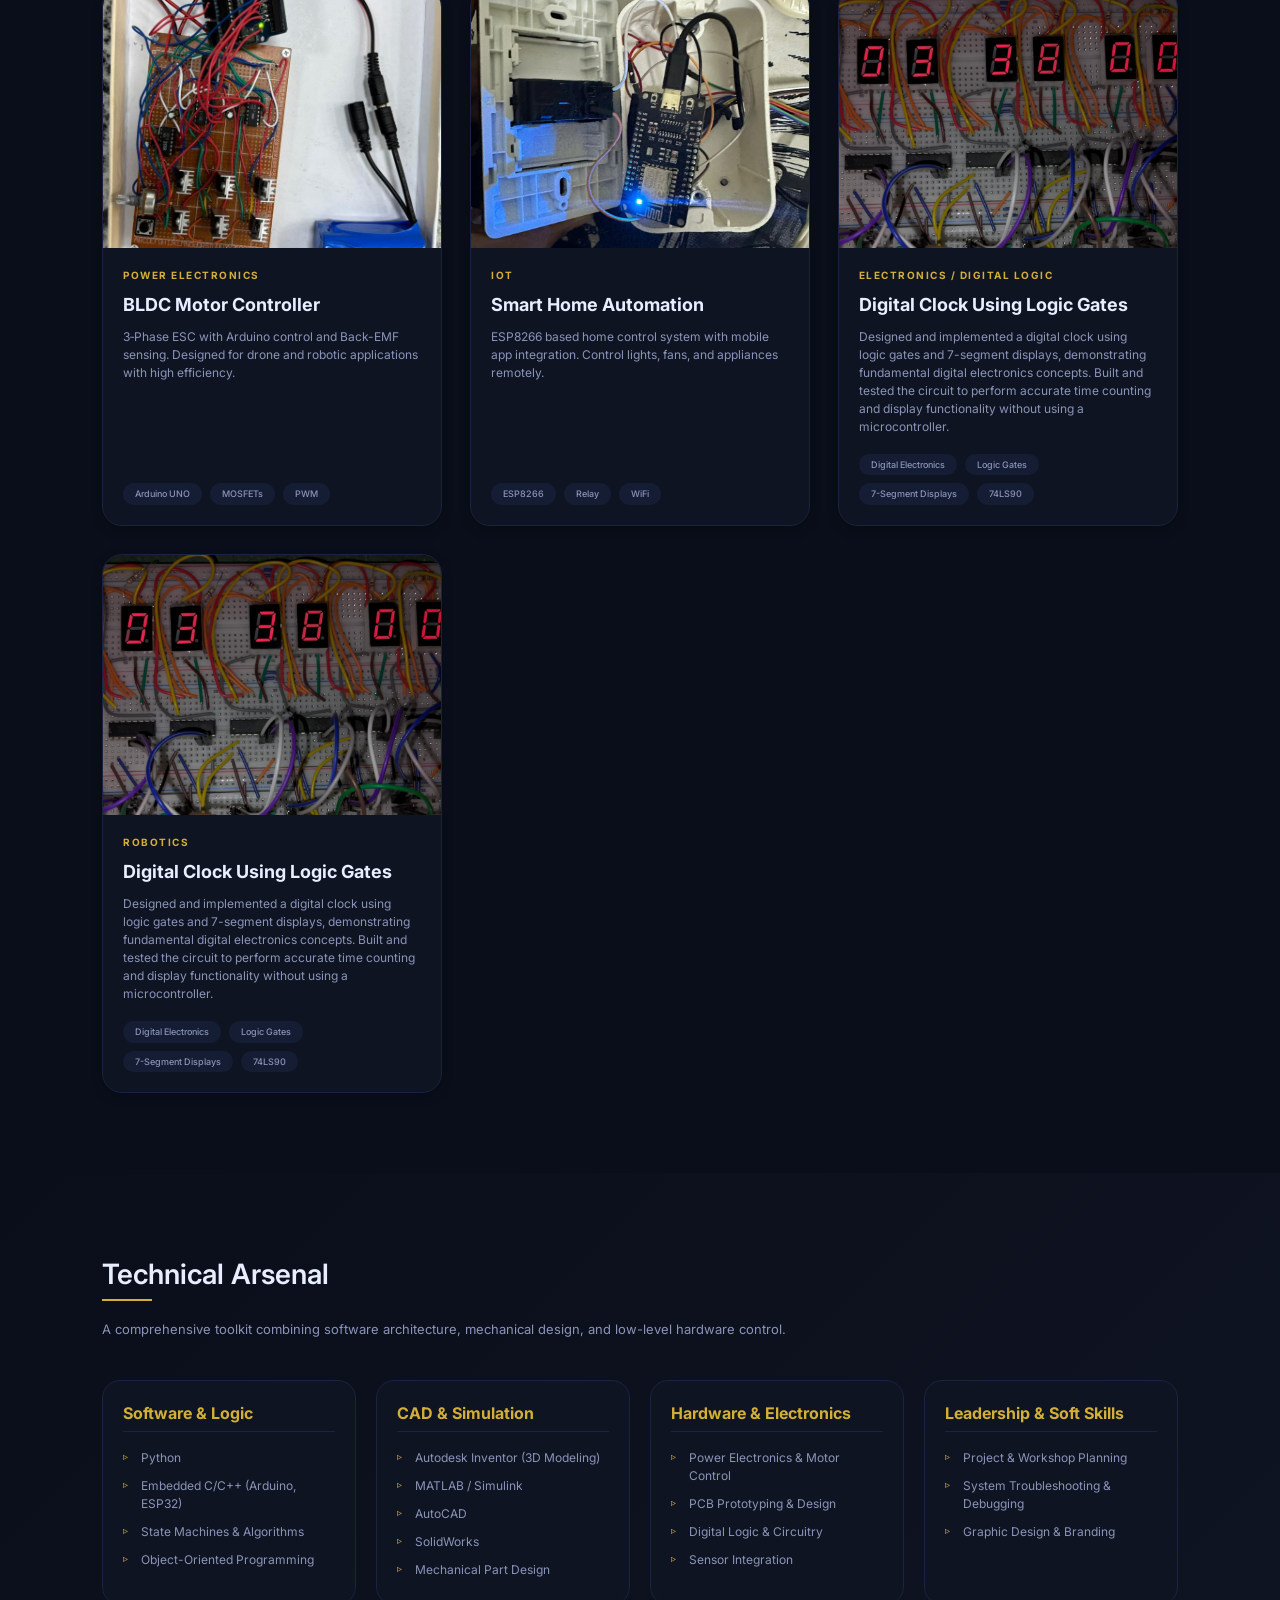
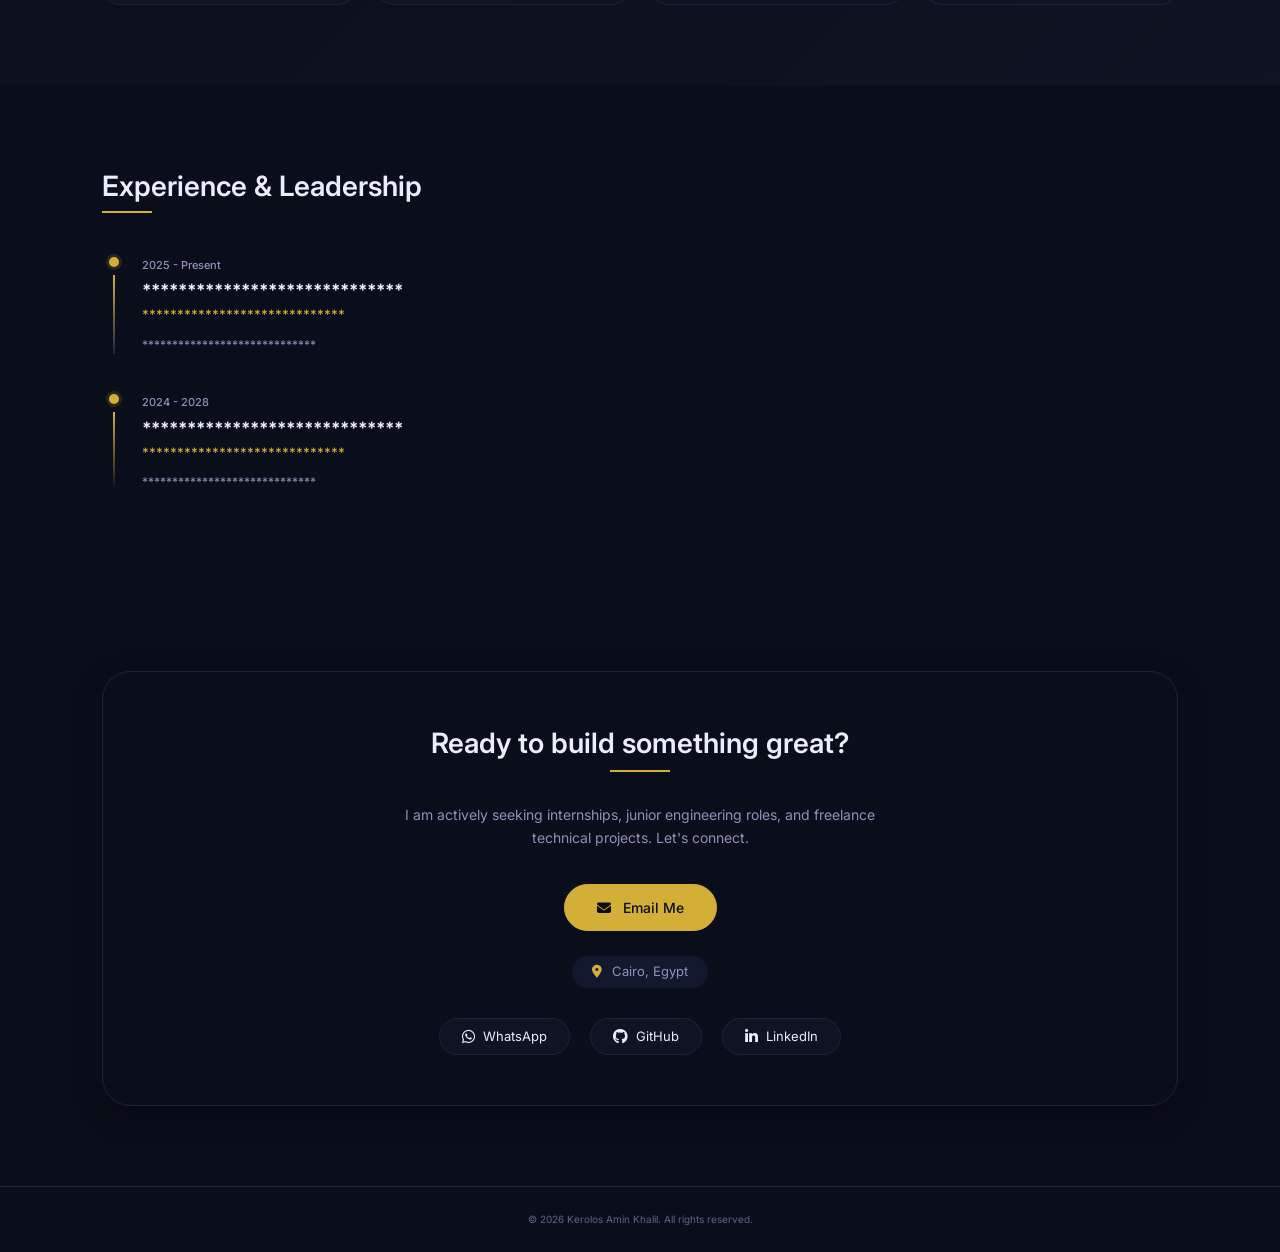
==== commit a7bd8c6e: "Update index.html" ====
--- a/index.html
+++ b/index.html
@@ -43,8 +43,9 @@
         <li><a href="#projects">Projects</a></li>
         <li><a href="#arsenal">Skills</a></li>
         <li><a href="#experience">Experience</a></li>
+        <li><a href="cer.html">Certificates</a></li>
         <li><a href="#contact">Contact</a></li>
-        <li><a href="cer.html">Certificates</a></li>
+        
 
     </ul>
 </nav>
@@ -302,4 +303,4 @@
 
 <script src="js/main.js"></script>
 </body>
-</html>+</html>
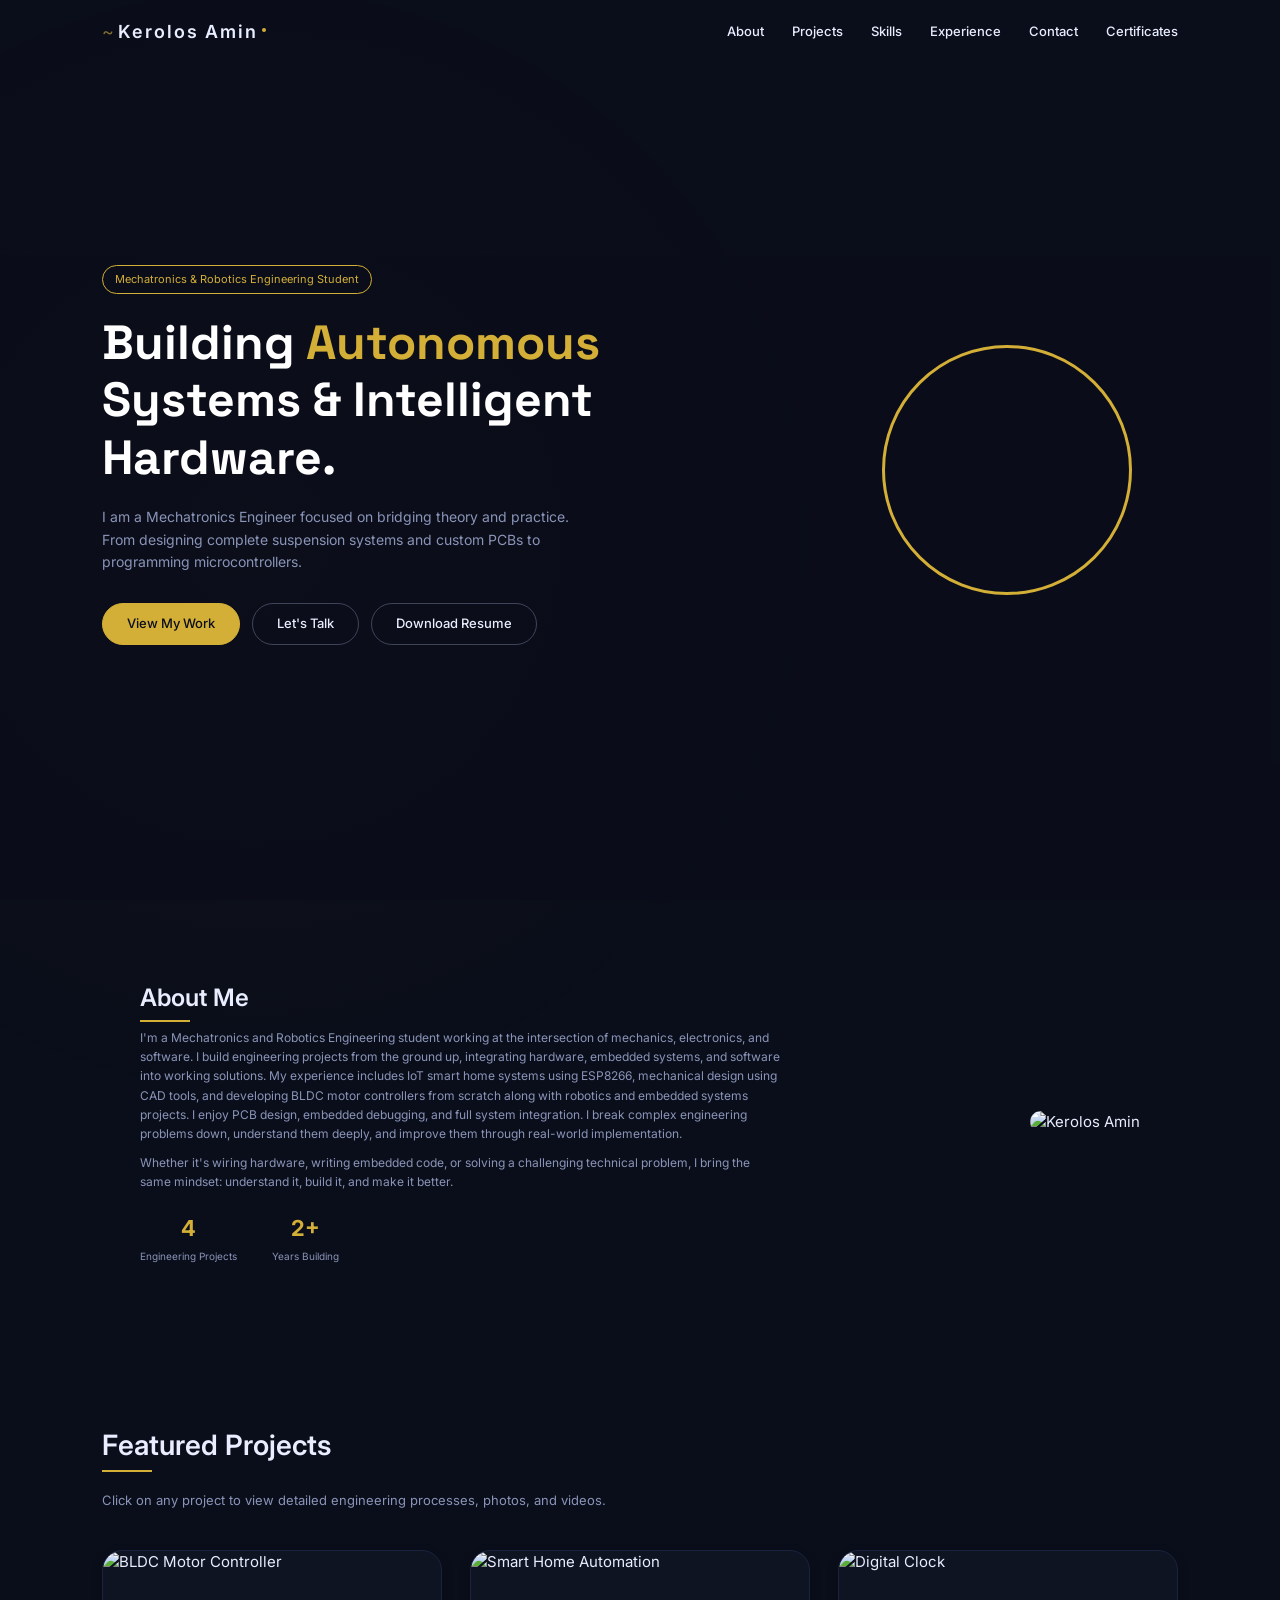
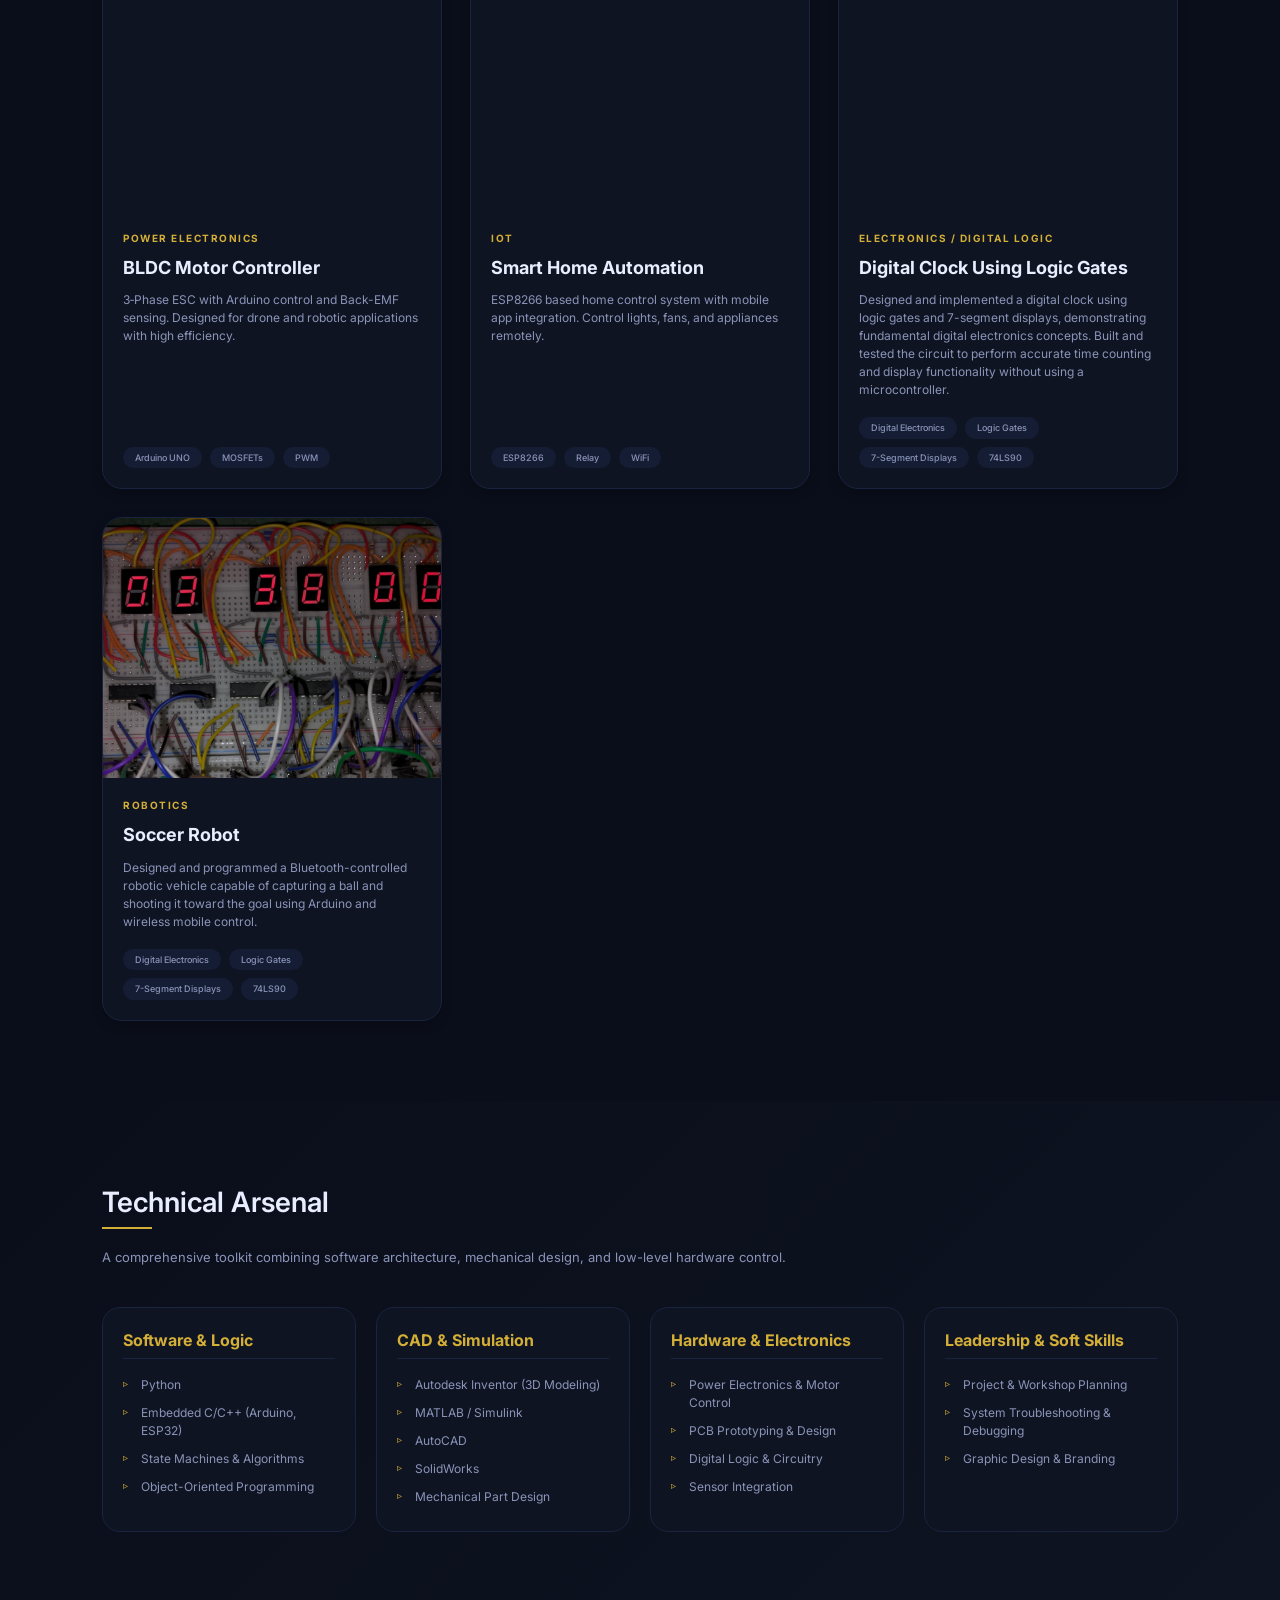
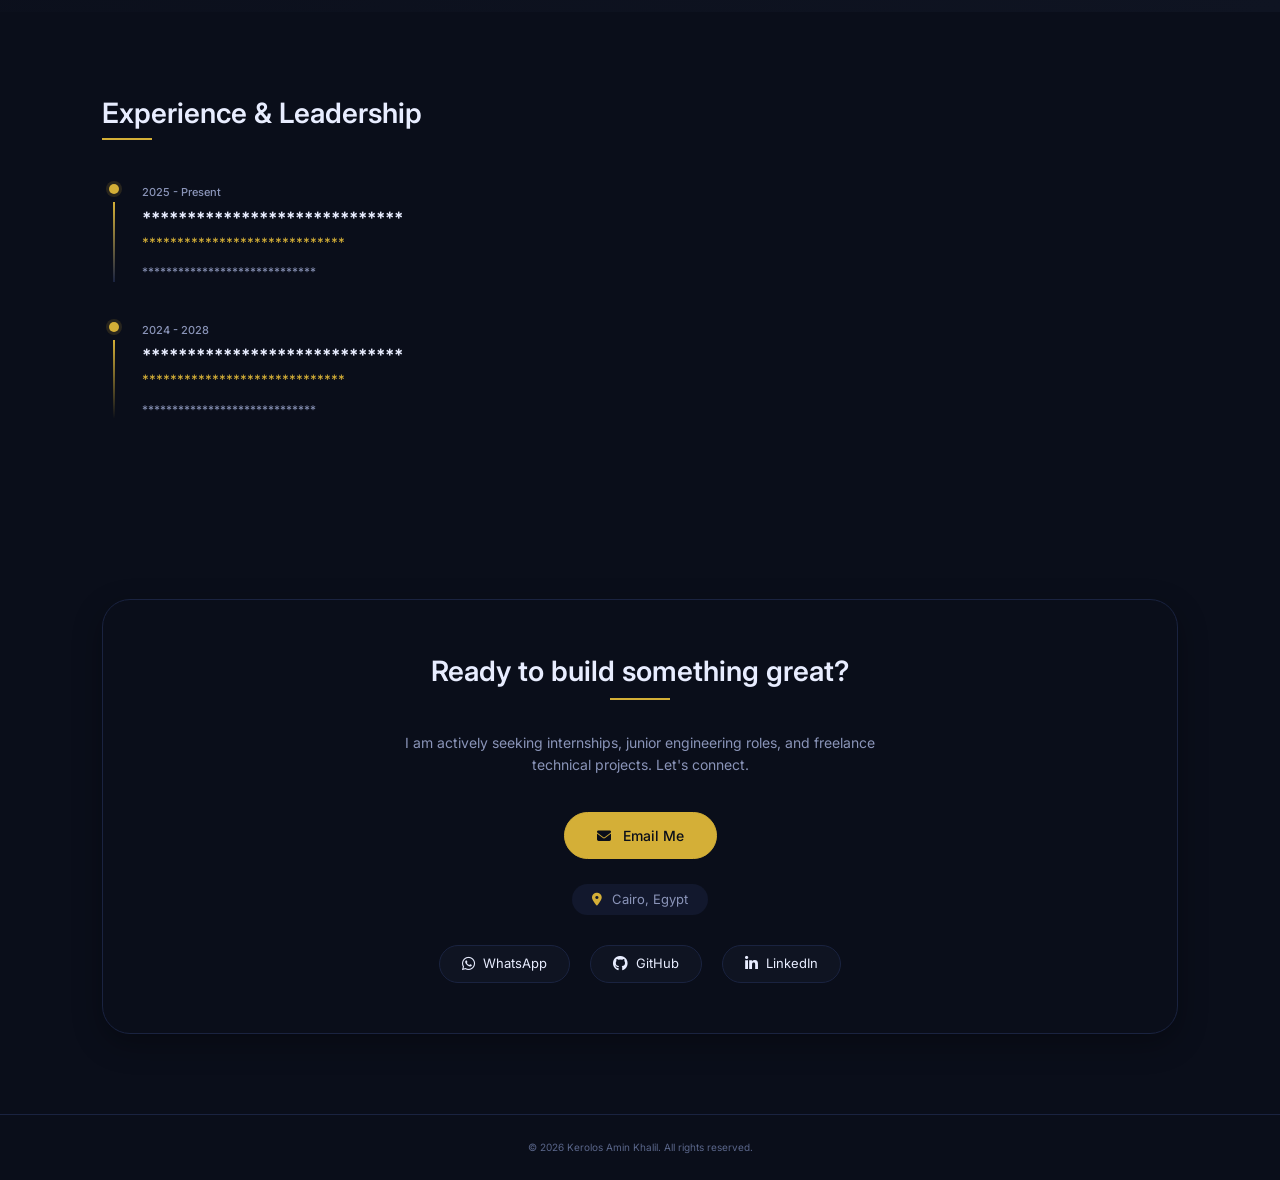
==== commit eb5e336c: "Add files via upload" ====
--- a/index.html
+++ b/index.html
@@ -43,9 +43,8 @@
         <li><a href="#projects">Projects</a></li>
         <li><a href="#arsenal">Skills</a></li>
         <li><a href="#experience">Experience</a></li>
-        <li><a href="cer.html">Certificates</a></li>
         <li><a href="#contact">Contact</a></li>
-        
+        <li><a href="cer/cer.html">Certificates</a></li>
 
     </ul>
 </nav>
@@ -68,7 +67,7 @@
     </div>
     <div class="hero-right">
         <div class="hero-image-circle">
-            <img src="Picsart_25-02-04_02-17-00-196.jpg.jpeg" alt="Profile">
+            <img src="pics/Picsart_25-02-04_02-17-00-196.jpg.jpeg" alt="Profile">
         </div>
     </div>
 </section>
@@ -94,7 +93,7 @@
         </div>
         <div class="about-image">
             <div class="about-image-rect">
-                <img src="Picsart_25-02-04_02-17-00-196.jpg.jpeg" alt="Kerolos Amin">
+                <img src="pics/Picsart_25-02-04_02-17-00-196.jpg.jpeg" alt="Kerolos Amin">
             </div>
         </div>
     </div>
@@ -109,9 +108,9 @@
     <div class="projects">
                 
         <!-- Project 1 - BLDC Motor Controller -->
-        <div class="card" onclick="location.href='bldc.html';">
+        <div class="card" onclick="location.href='projects/bldc/bldc.html';">
             <div class="card-cover">
-                <img src="bldc.jpeg" alt="BLDC Motor Controller">
+                <img src="projects/bldc/bldc.jpeg" alt="BLDC Motor Controller">
             </div>
             <div class="card-content">
                 <span class="card-category">POWER ELECTRONICS</span>
@@ -126,9 +125,9 @@
         </div>
         
         <!-- Project 2 - Smart Home Automation -->
-        <div class="card" onclick="location.href='iot.html';">
+        <div class="card" onclick="location.href='projects/iot/iot.html';">
             <div class="card-cover">
-                <img src="كنترول.jpeg" alt="Smart Home Automation">
+                <img src="projects/iot/كنترول.jpeg" alt="Smart Home Automation">
             </div>
             <div class="card-content">
                 <span class="card-category">IoT</span>
@@ -143,9 +142,9 @@
         </div>
         
         <!-- Project 3 - digital clock -->
-        <div class="card" onclick="location.href='#';">
+        <div class="card" onclick="location.href='projects/clock/clock.html';">
             <div class="card-cover">
-                <img src="con.jpeg" alt="Digital Clock">
+                <img src="projects/clock/con.jpeg" alt="Digital Clock">
             </div>
             <div class="card-content">
                 <span class="card-category">Electronics / Digital Logic</span>
@@ -167,8 +166,8 @@
             </div>
             <div class="card-content">
                 <span class="card-category">Robotics</span>
-                <h3 class="card-title">Digital Clock Using Logic Gates</h3>
-                <p class="card-description">Designed and implemented a digital clock using logic gates and 7-segment displays, demonstrating fundamental digital electronics concepts. Built and tested the circuit to perform accurate time counting and display functionality without using a microcontroller.</p>
+                <h3 class="card-title">Soccer Robot</h3>
+                <p class="card-description">Designed and programmed a Bluetooth-controlled robotic vehicle capable of capturing a ball and shooting it toward the goal using Arduino and wireless mobile control.</p>
                 <div class="card-tags">
                     <span class="card-tag">Digital Electronics</span>
                     <span class="card-tag">Logic Gates</span>
@@ -303,4 +302,4 @@
 
 <script src="js/main.js"></script>
 </body>
-</html>
+</html>
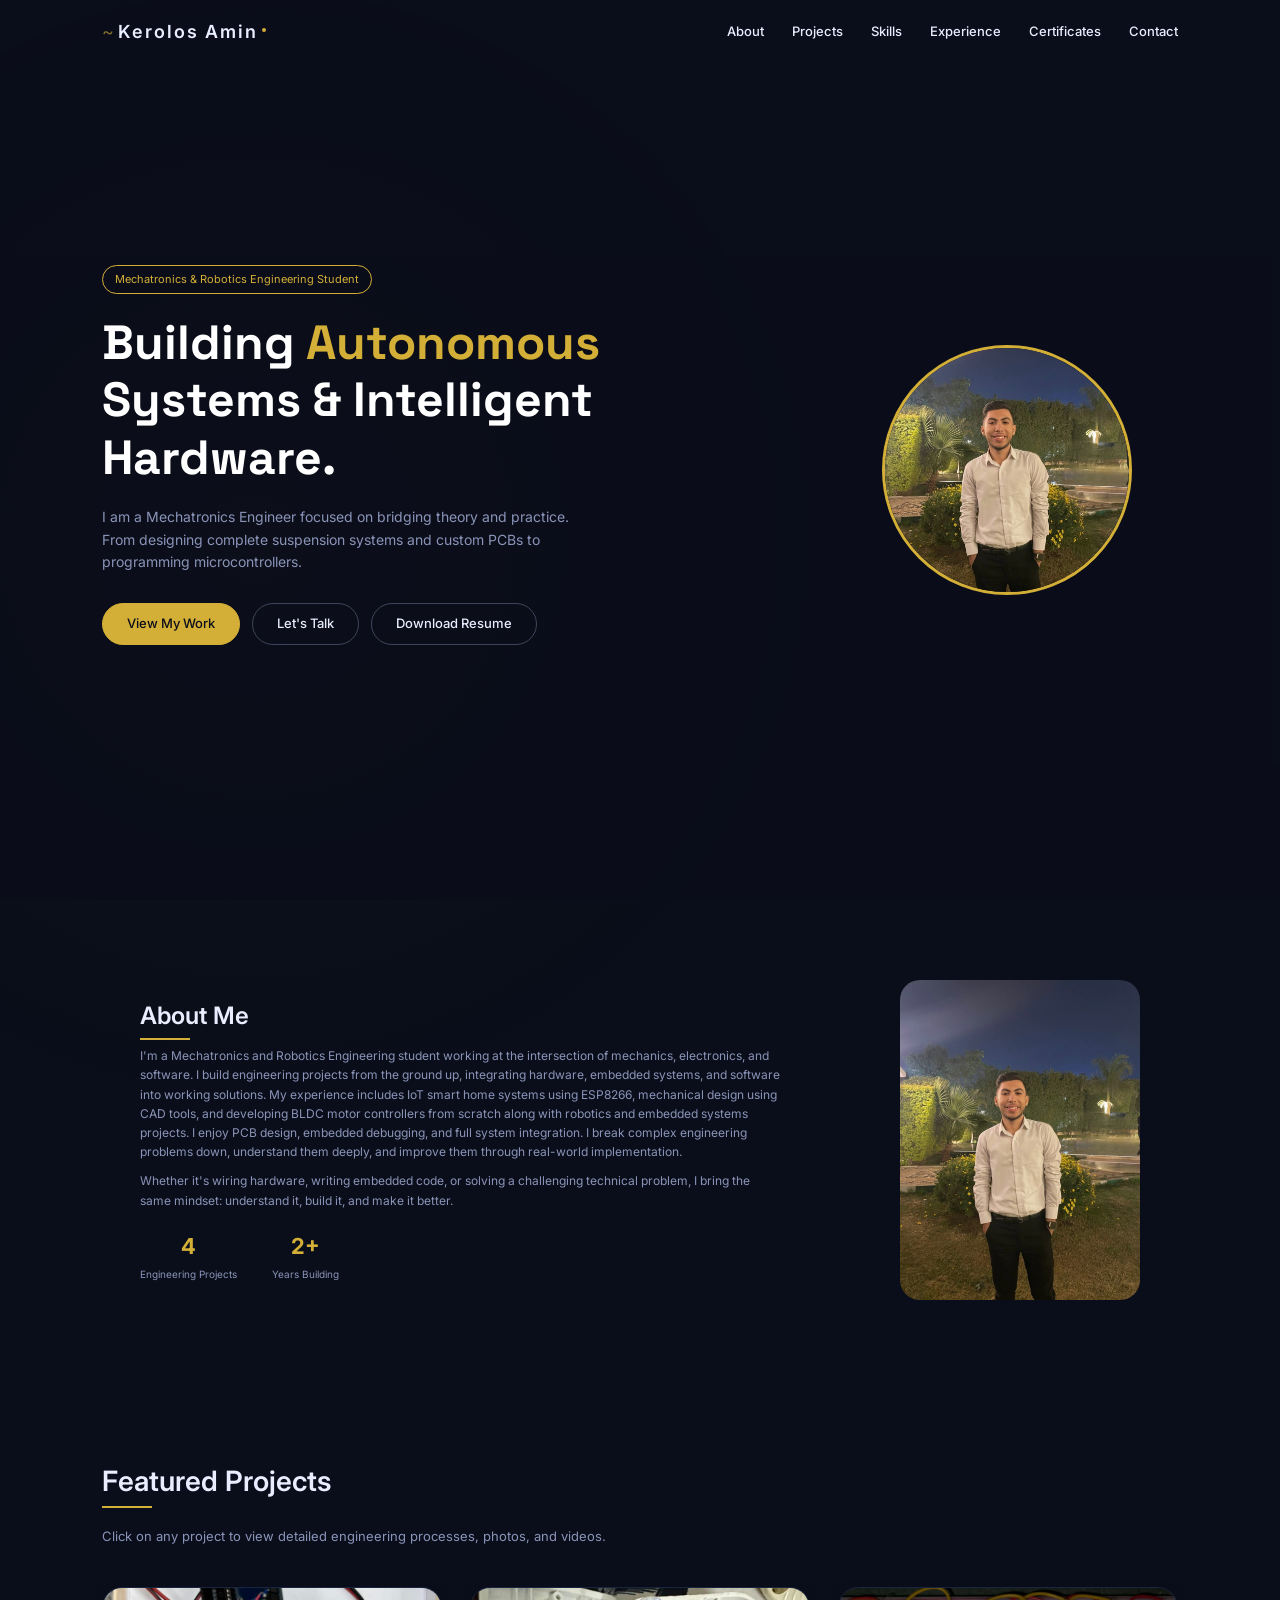
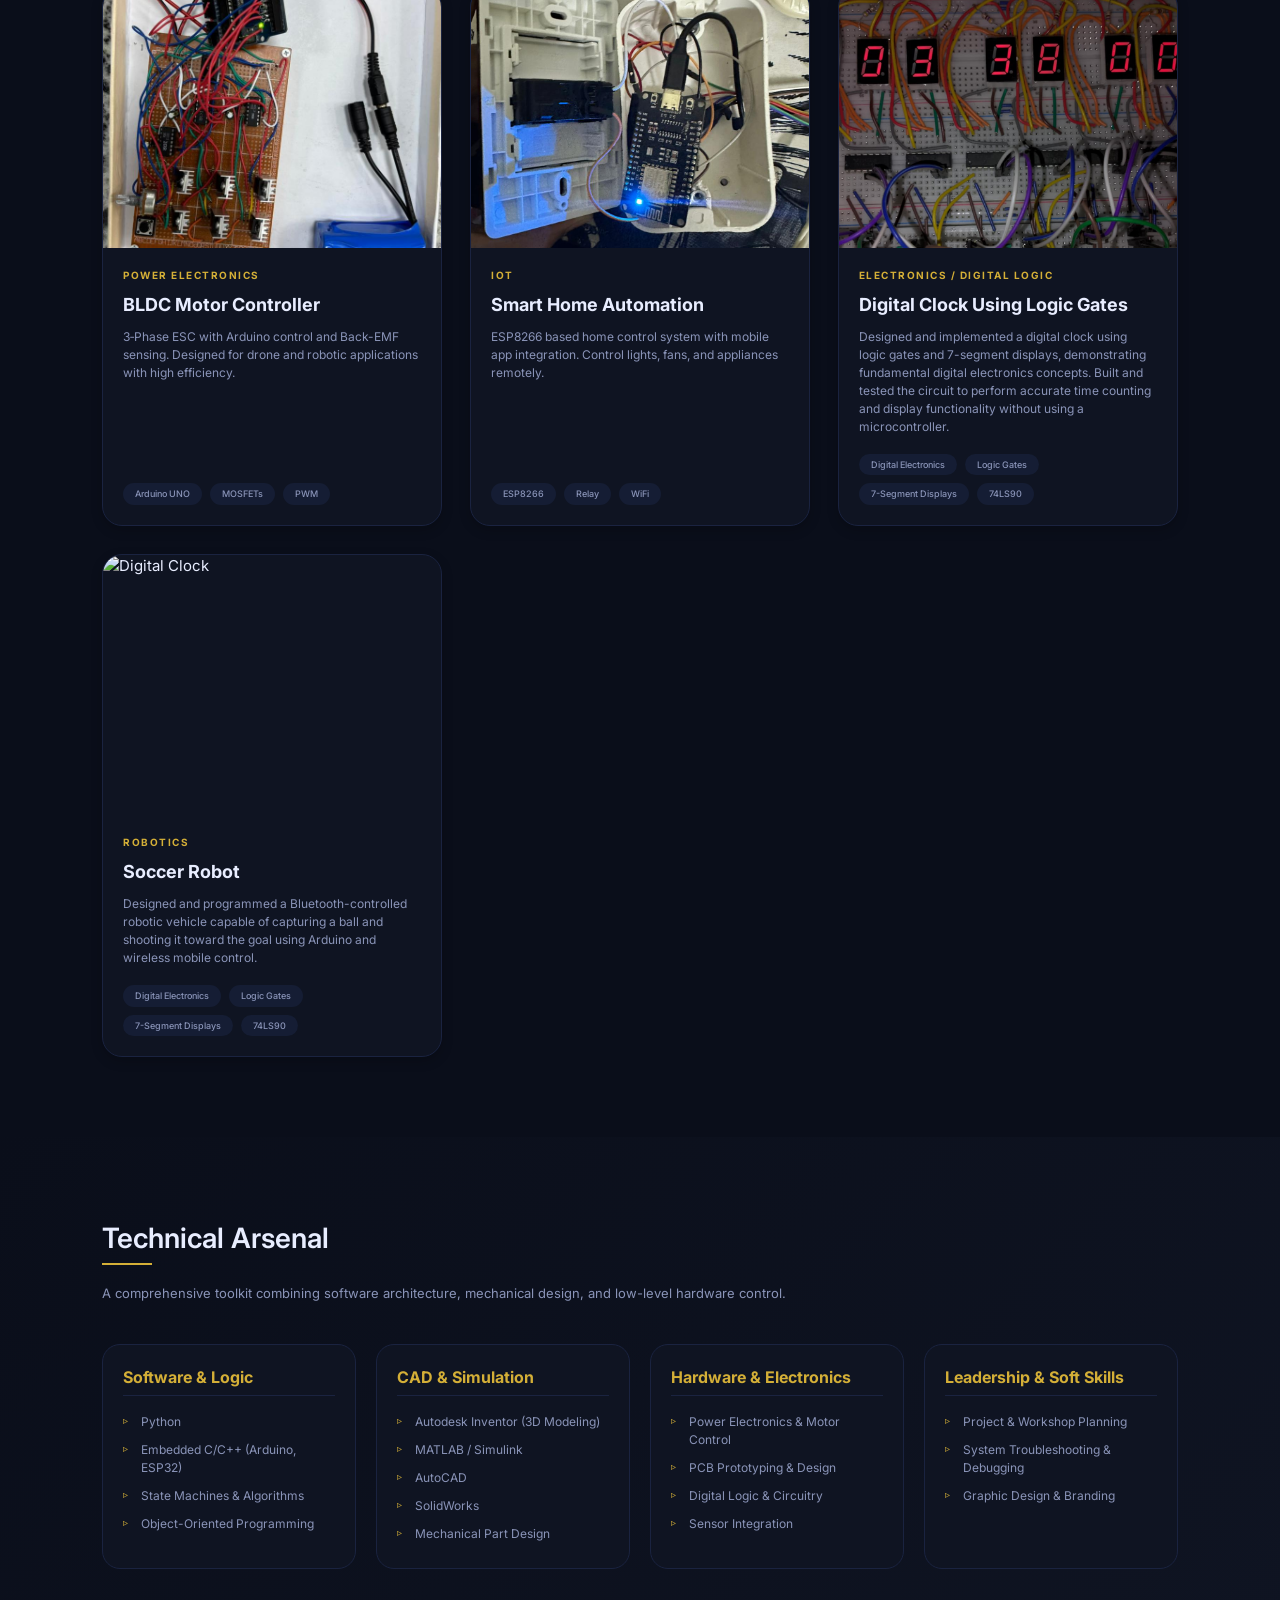
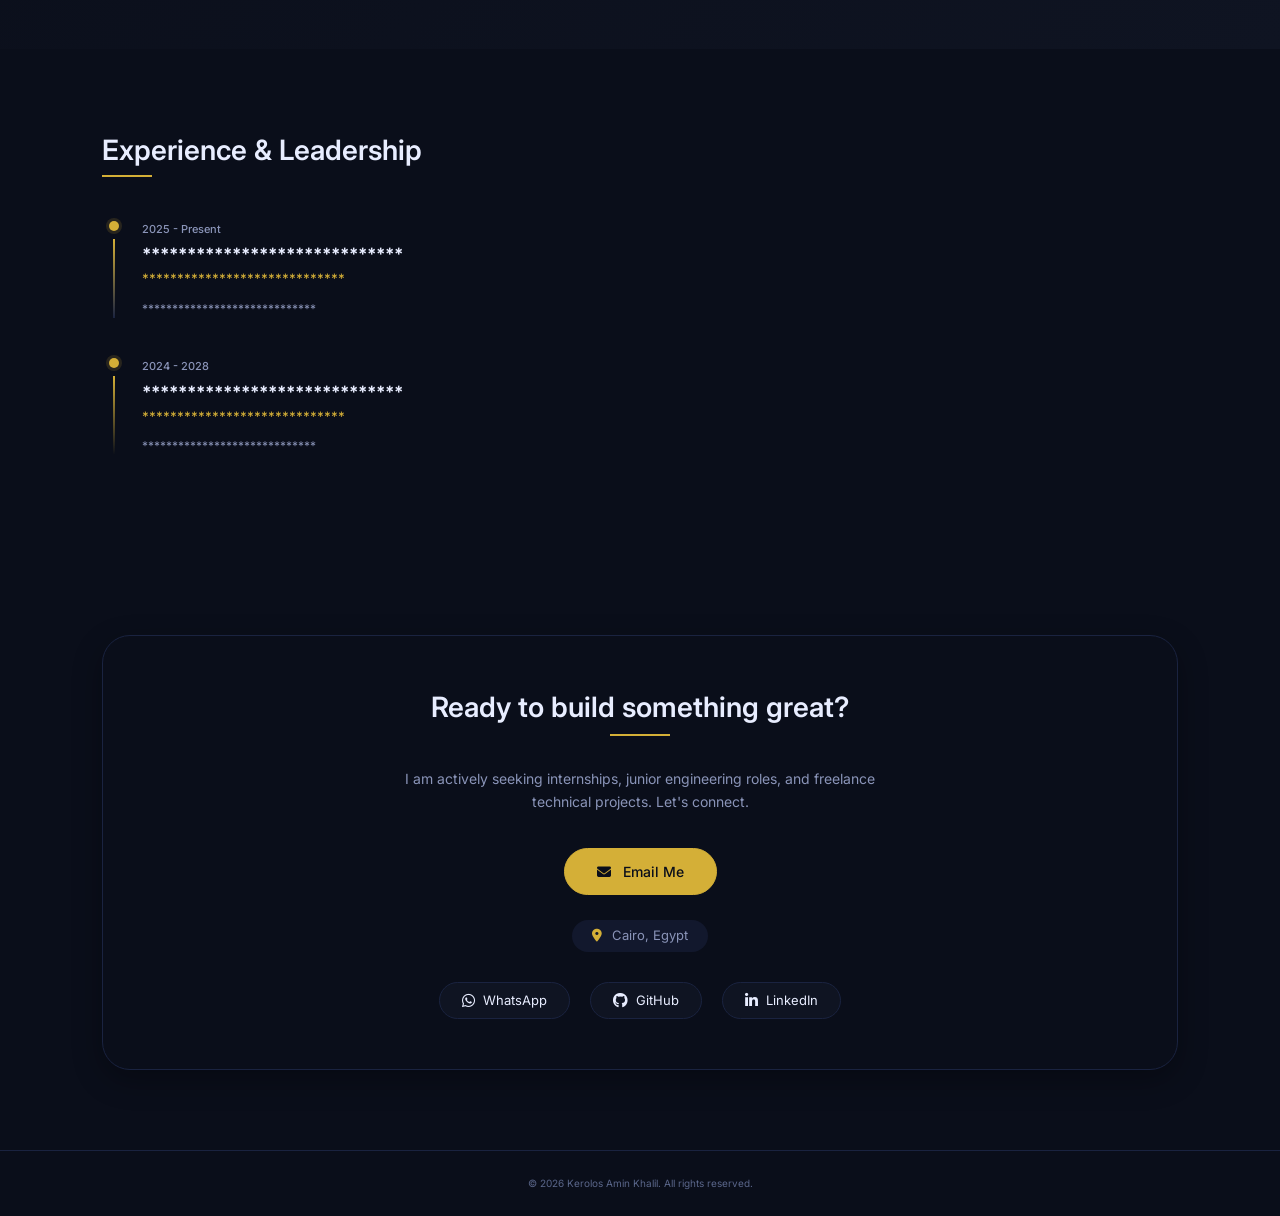
==== commit 9dda6361: "Update index.html" ====
--- a/index.html
+++ b/index.html
@@ -43,9 +43,9 @@
         <li><a href="#projects">Projects</a></li>
         <li><a href="#arsenal">Skills</a></li>
         <li><a href="#experience">Experience</a></li>
+        <li><a href="cer/cer.html">Certificates</a></li>
         <li><a href="#contact">Contact</a></li>
-        <li><a href="cer/cer.html">Certificates</a></li>
-
+     
     </ul>
 </nav>
 
@@ -302,4 +302,4 @@
 
 <script src="js/main.js"></script>
 </body>
-</html>+</html>
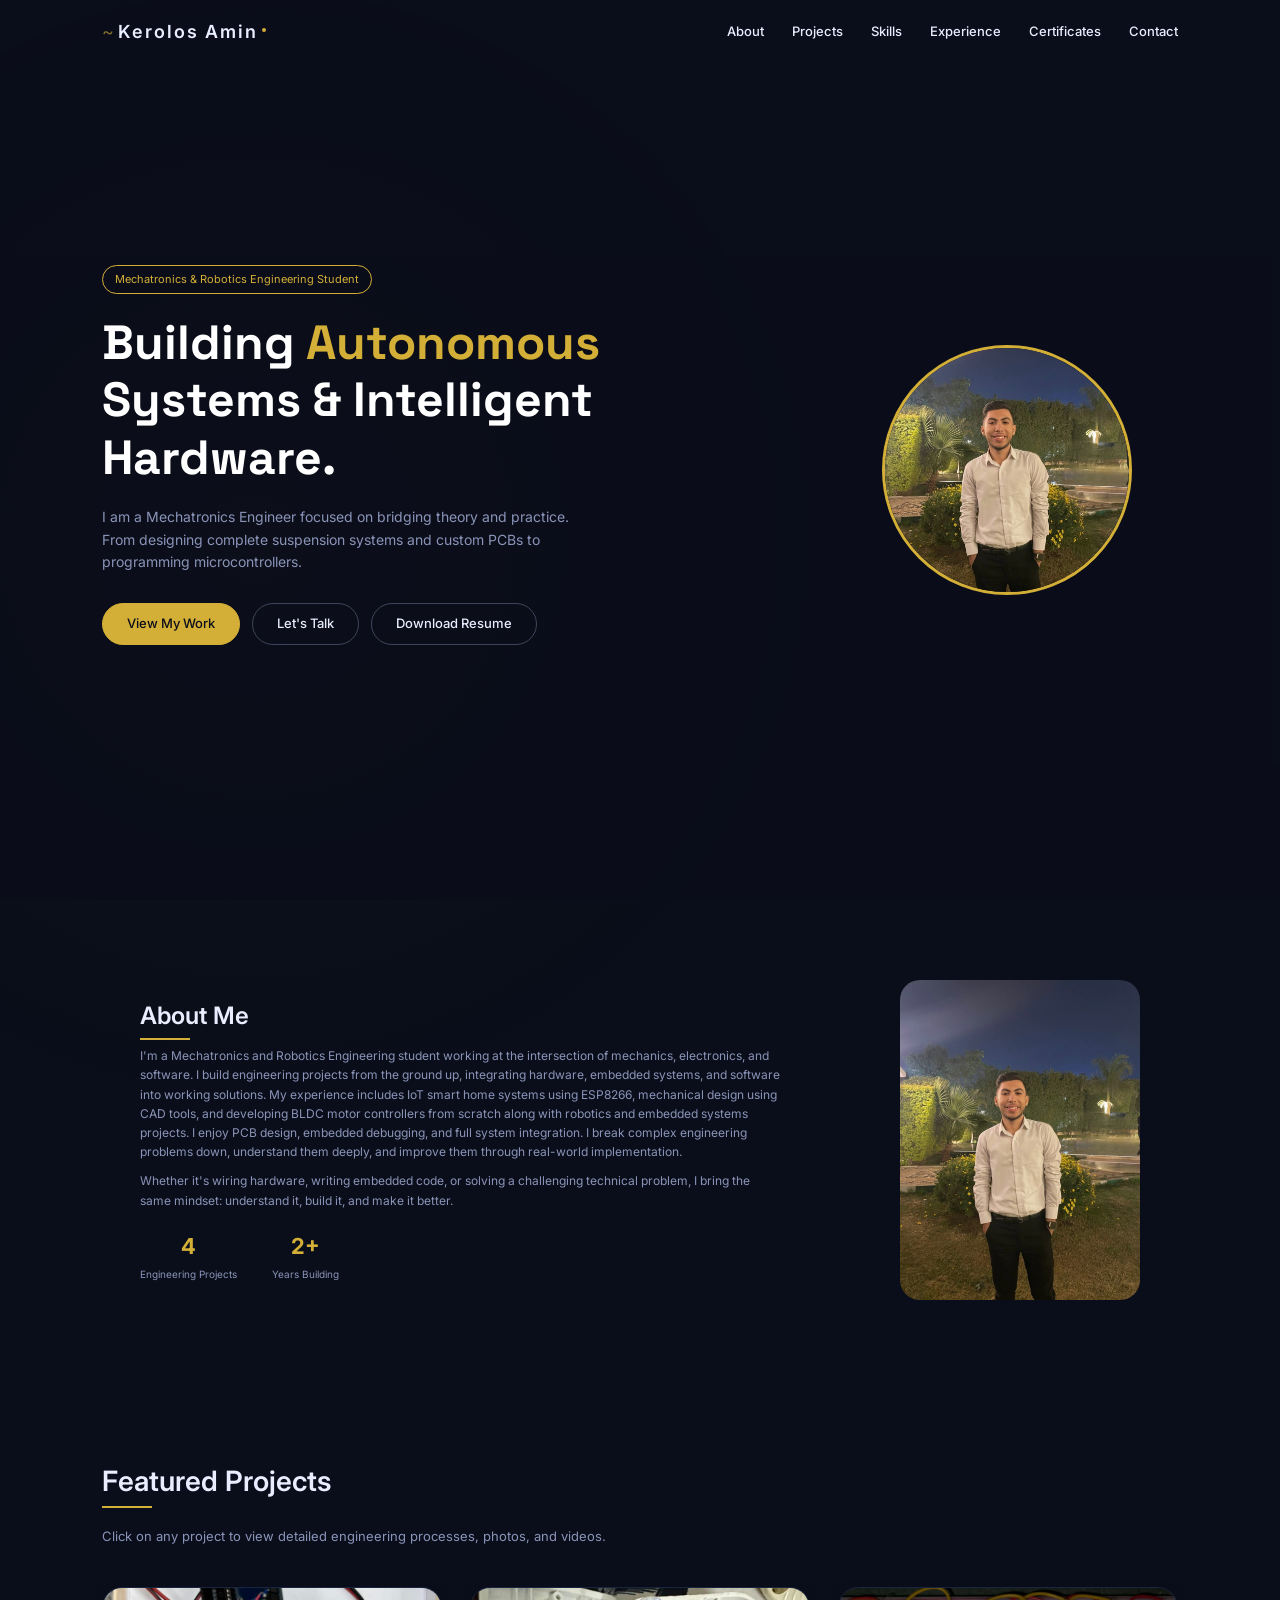
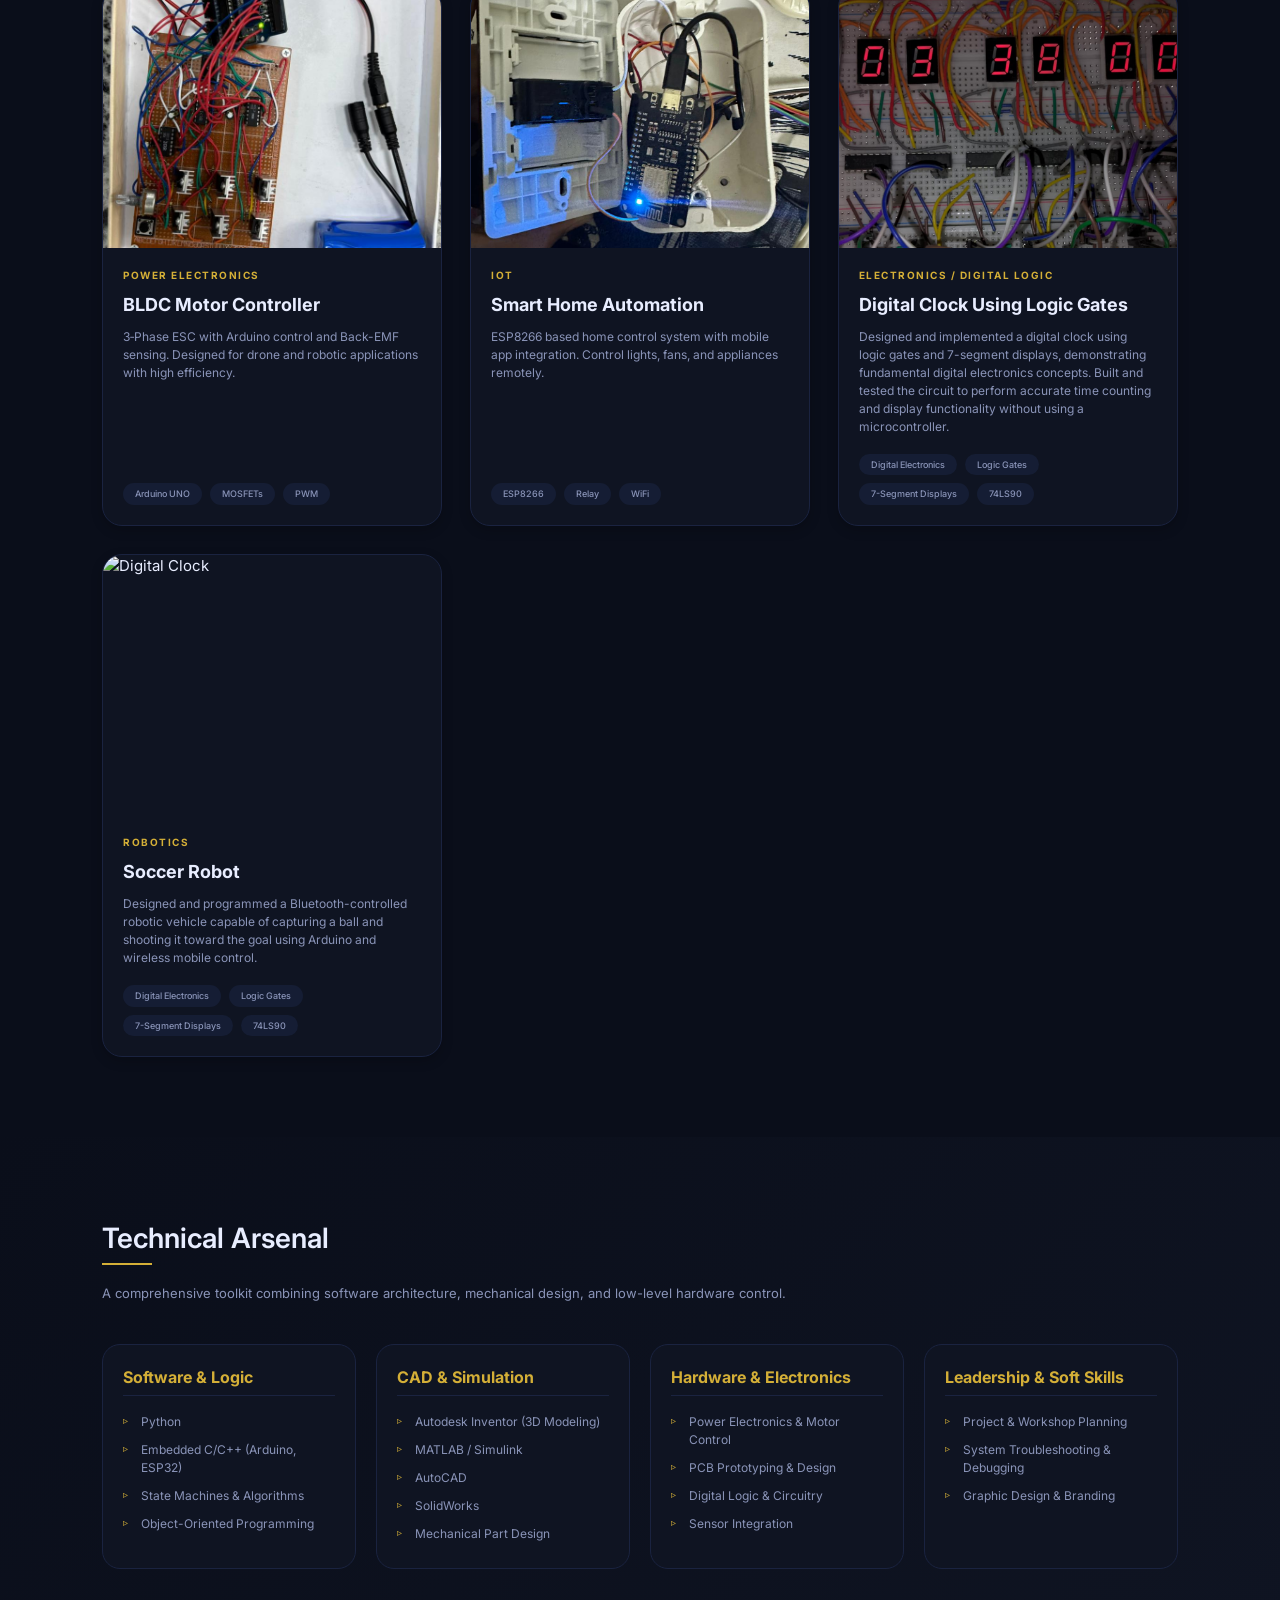
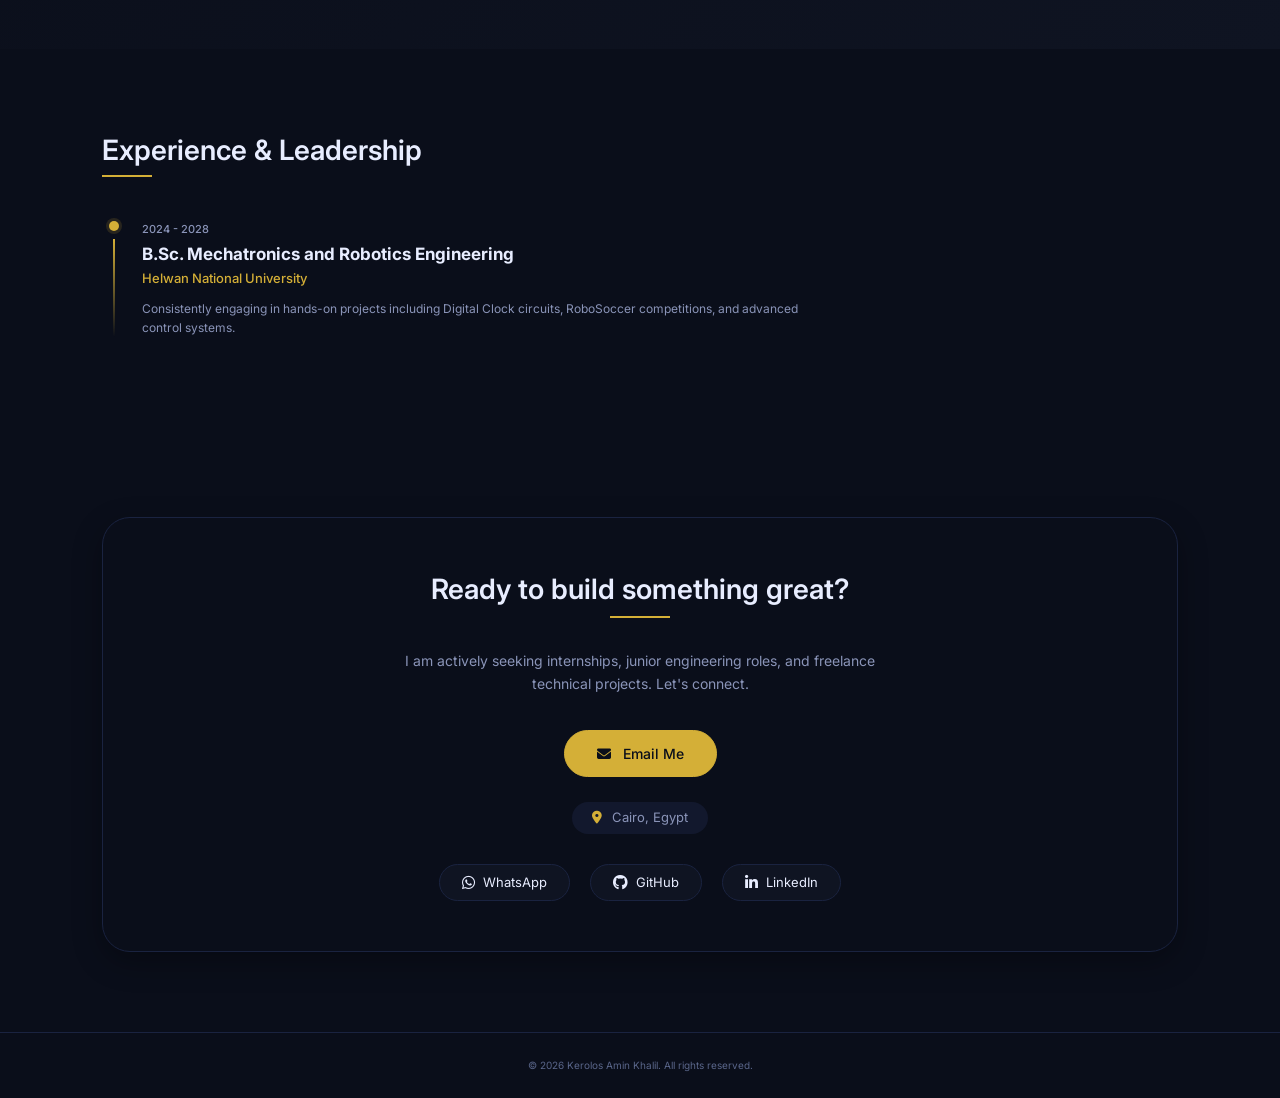
==== commit cd45782f: "Update index.html" ====
--- a/index.html
+++ b/index.html
@@ -240,25 +240,14 @@
                 <div class="exp-line"></div>
             </div>
             <div class="exp-info">
-                <div class="exp-date">2025 - Present</div>
-                <div class="exp-name">*****************************</div>
-                <div class="exp-company">*****************************</div>
-                <p class="exp-text">*****************************</p>
-            </div>
-        </div>
-        
-        <div class="exp-item">
-            <div class="exp-bullet">
-                <div class="exp-dot"></div>
-                <div class="exp-line"></div>
-            </div>
-            <div class="exp-info">
                 <div class="exp-date">2024 - 2028</div>
-                <div class="exp-name">*****************************</div>
-                <div class="exp-company">*****************************</div>
-                <p class="exp-text">*****************************</p>
-            </div>
-        </div>
+                <div class="exp-name">B.Sc. Mechatronics and Robotics Engineering</div>
+                <div class="exp-company">Helwan National University</div>
+                <p class="exp-text">Consistently engaging in hands-on projects including Digital Clock circuits, RoboSoccer competitions, and advanced control systems.</p>
+            </div>
+        </div>
+        
+    
         
     </div>
 </section>
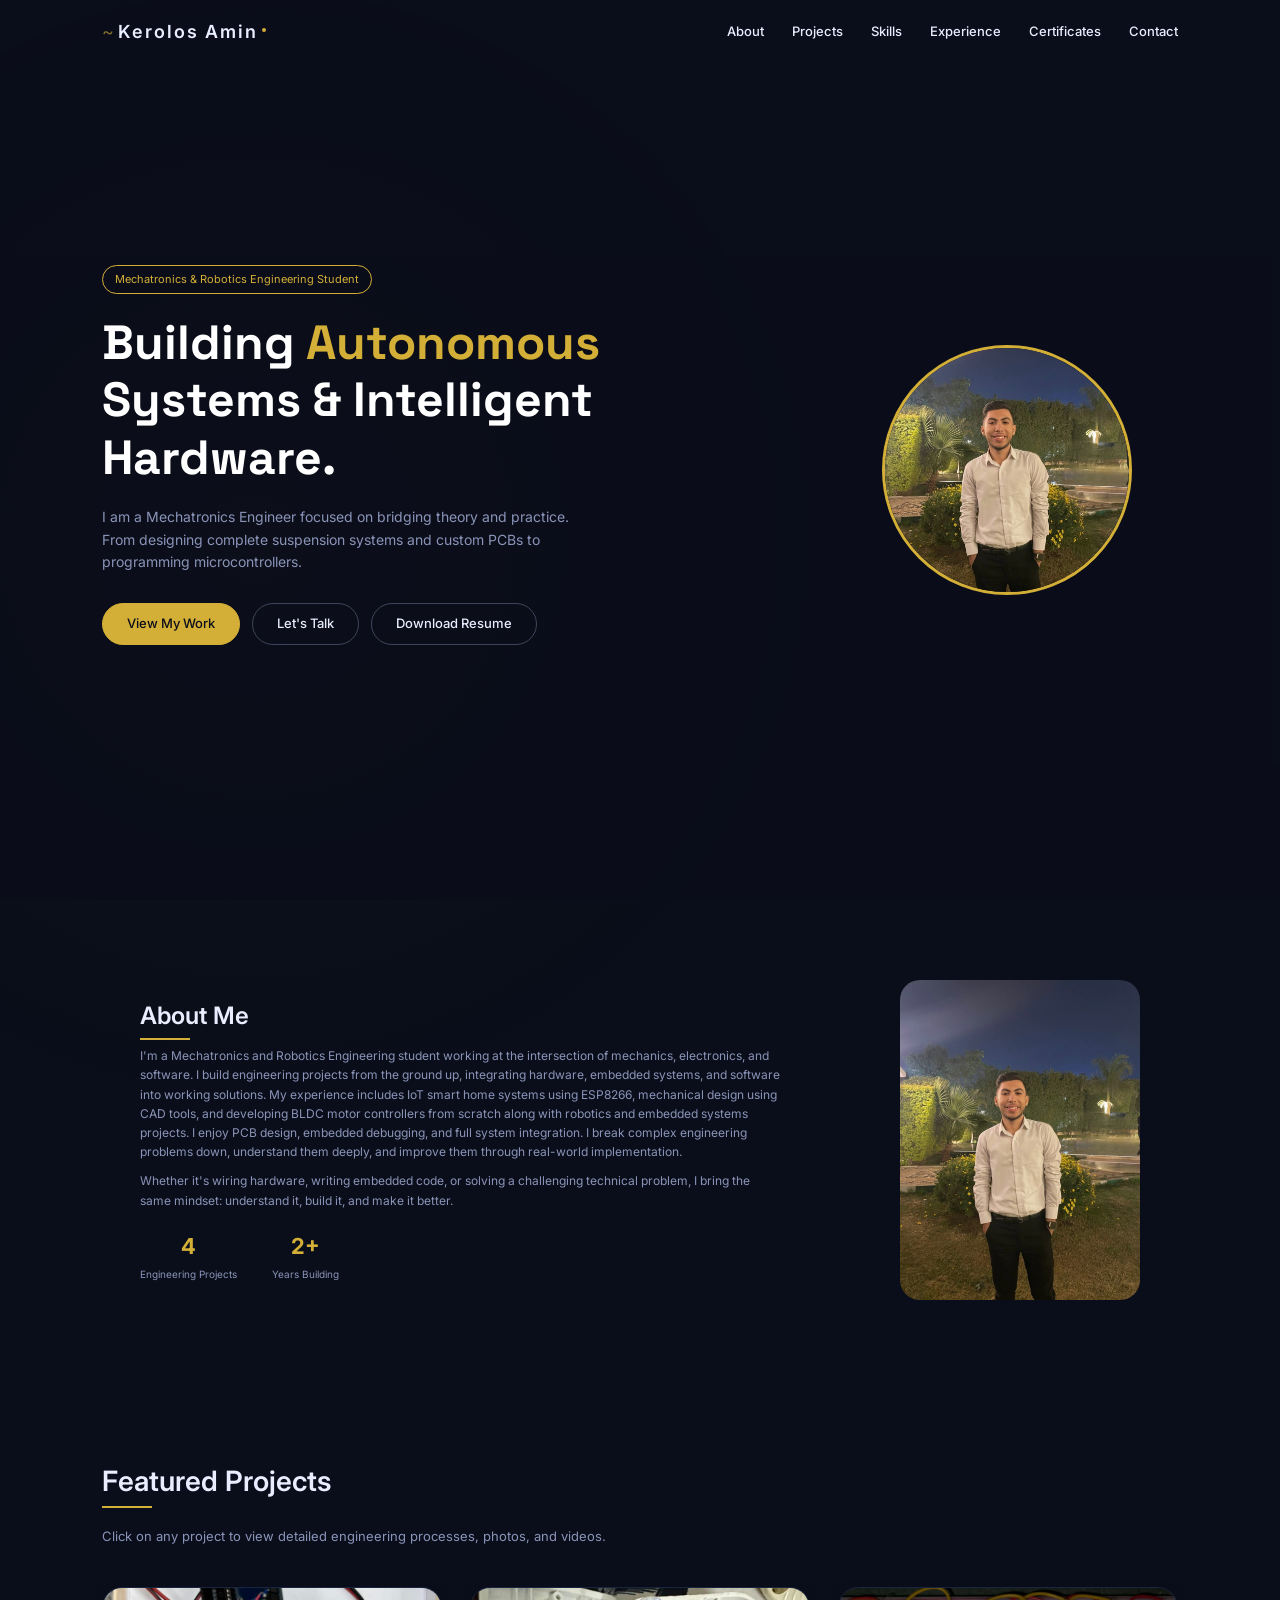
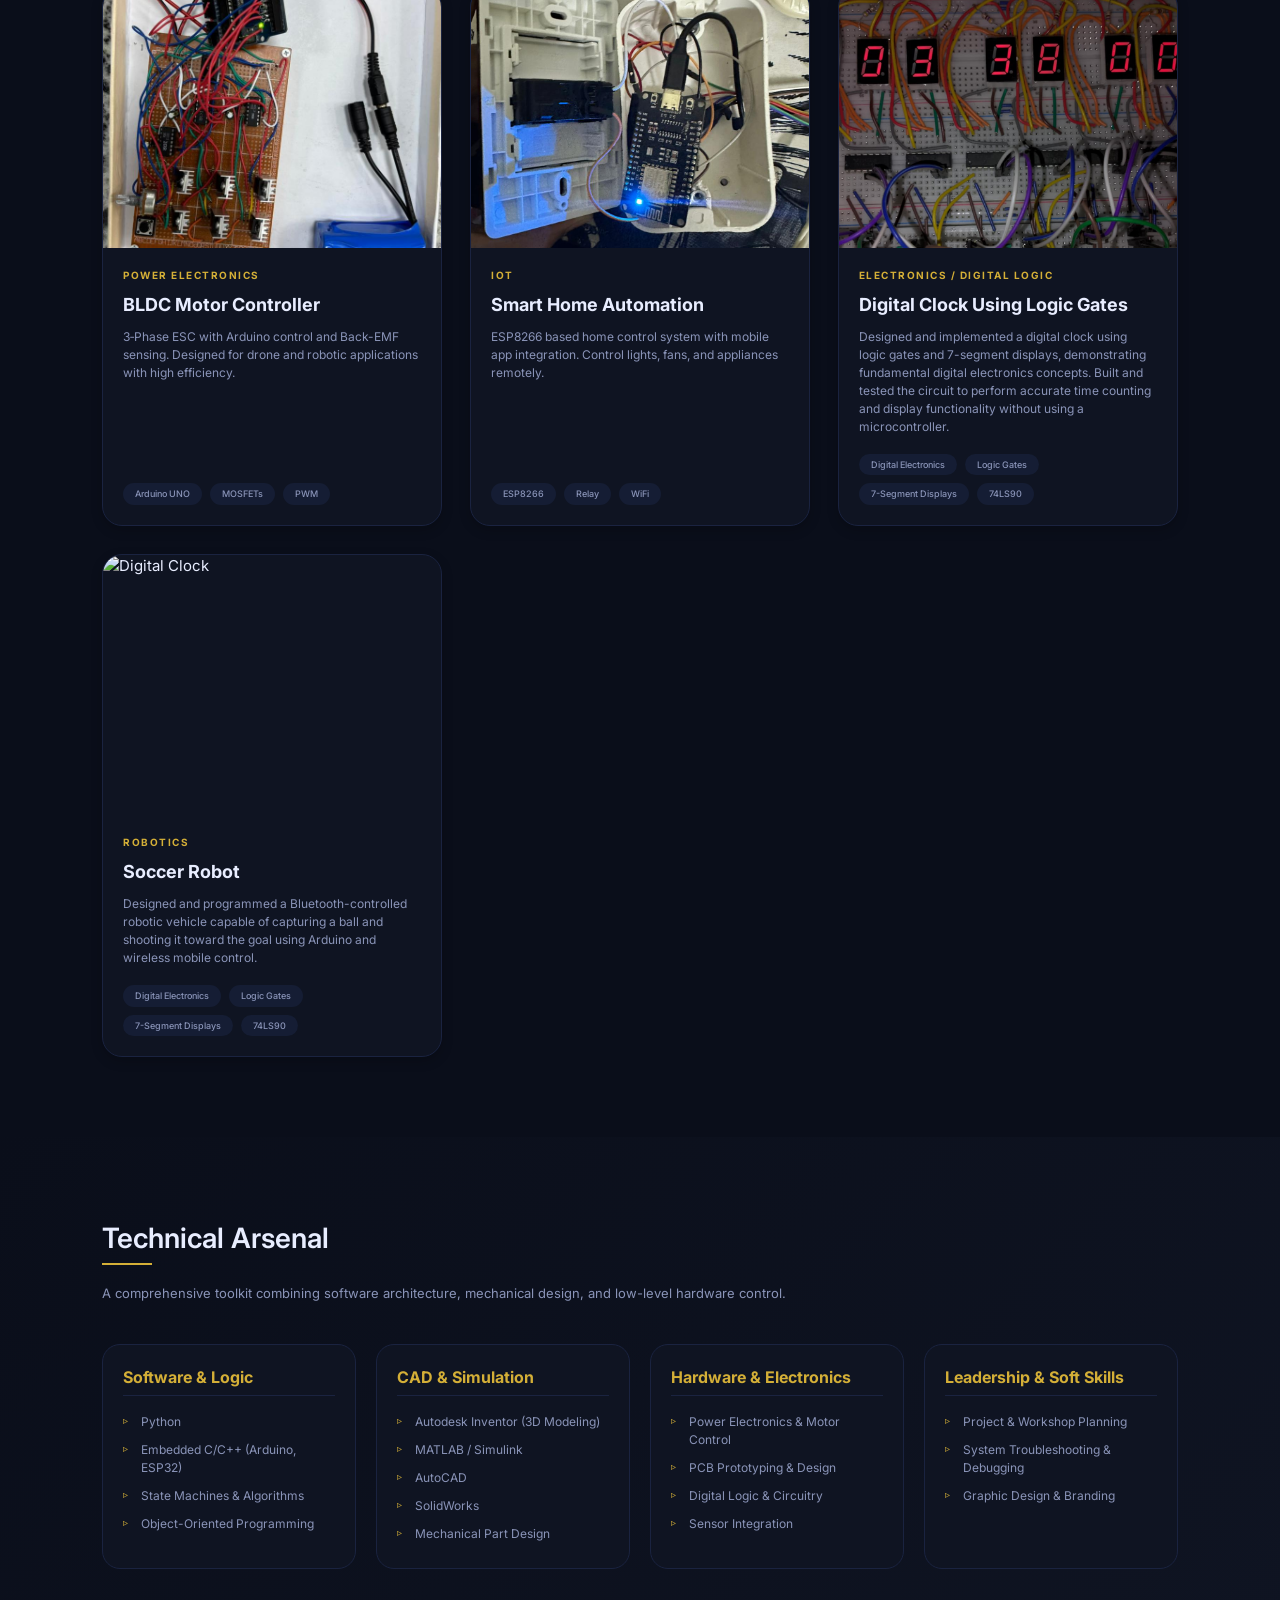
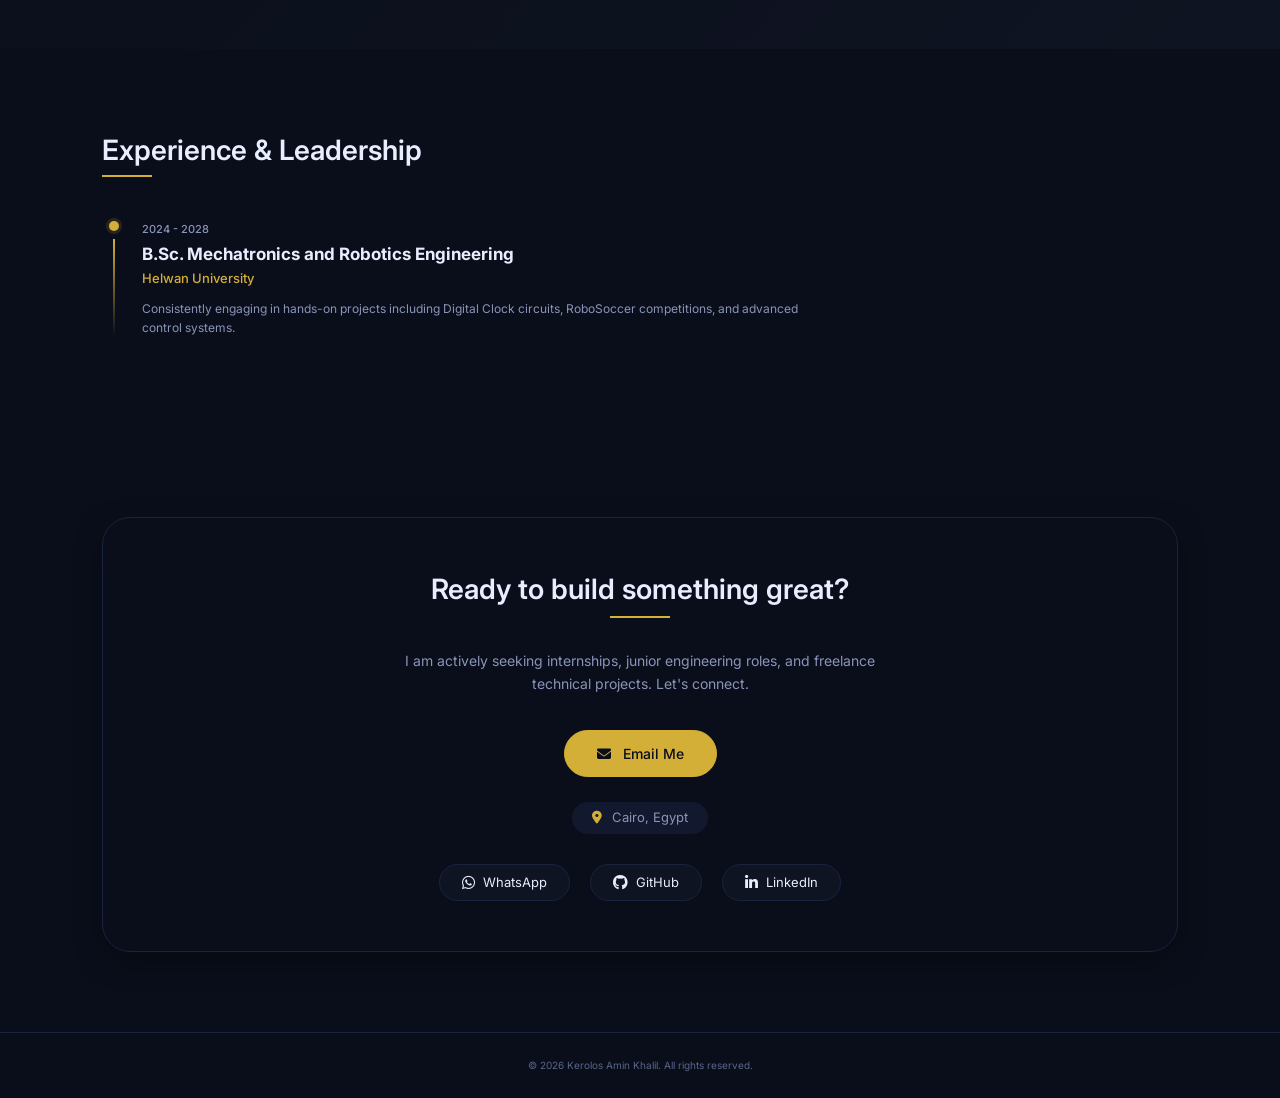
==== commit 3dedb868: "Update index.html" ====
--- a/index.html
+++ b/index.html
@@ -242,7 +242,7 @@
             <div class="exp-info">
                 <div class="exp-date">2024 - 2028</div>
                 <div class="exp-name">B.Sc. Mechatronics and Robotics Engineering</div>
-                <div class="exp-company">Helwan National University</div>
+                <div class="exp-company">Helwan University</div>
                 <p class="exp-text">Consistently engaging in hands-on projects including Digital Clock circuits, RoboSoccer competitions, and advanced control systems.</p>
             </div>
         </div>
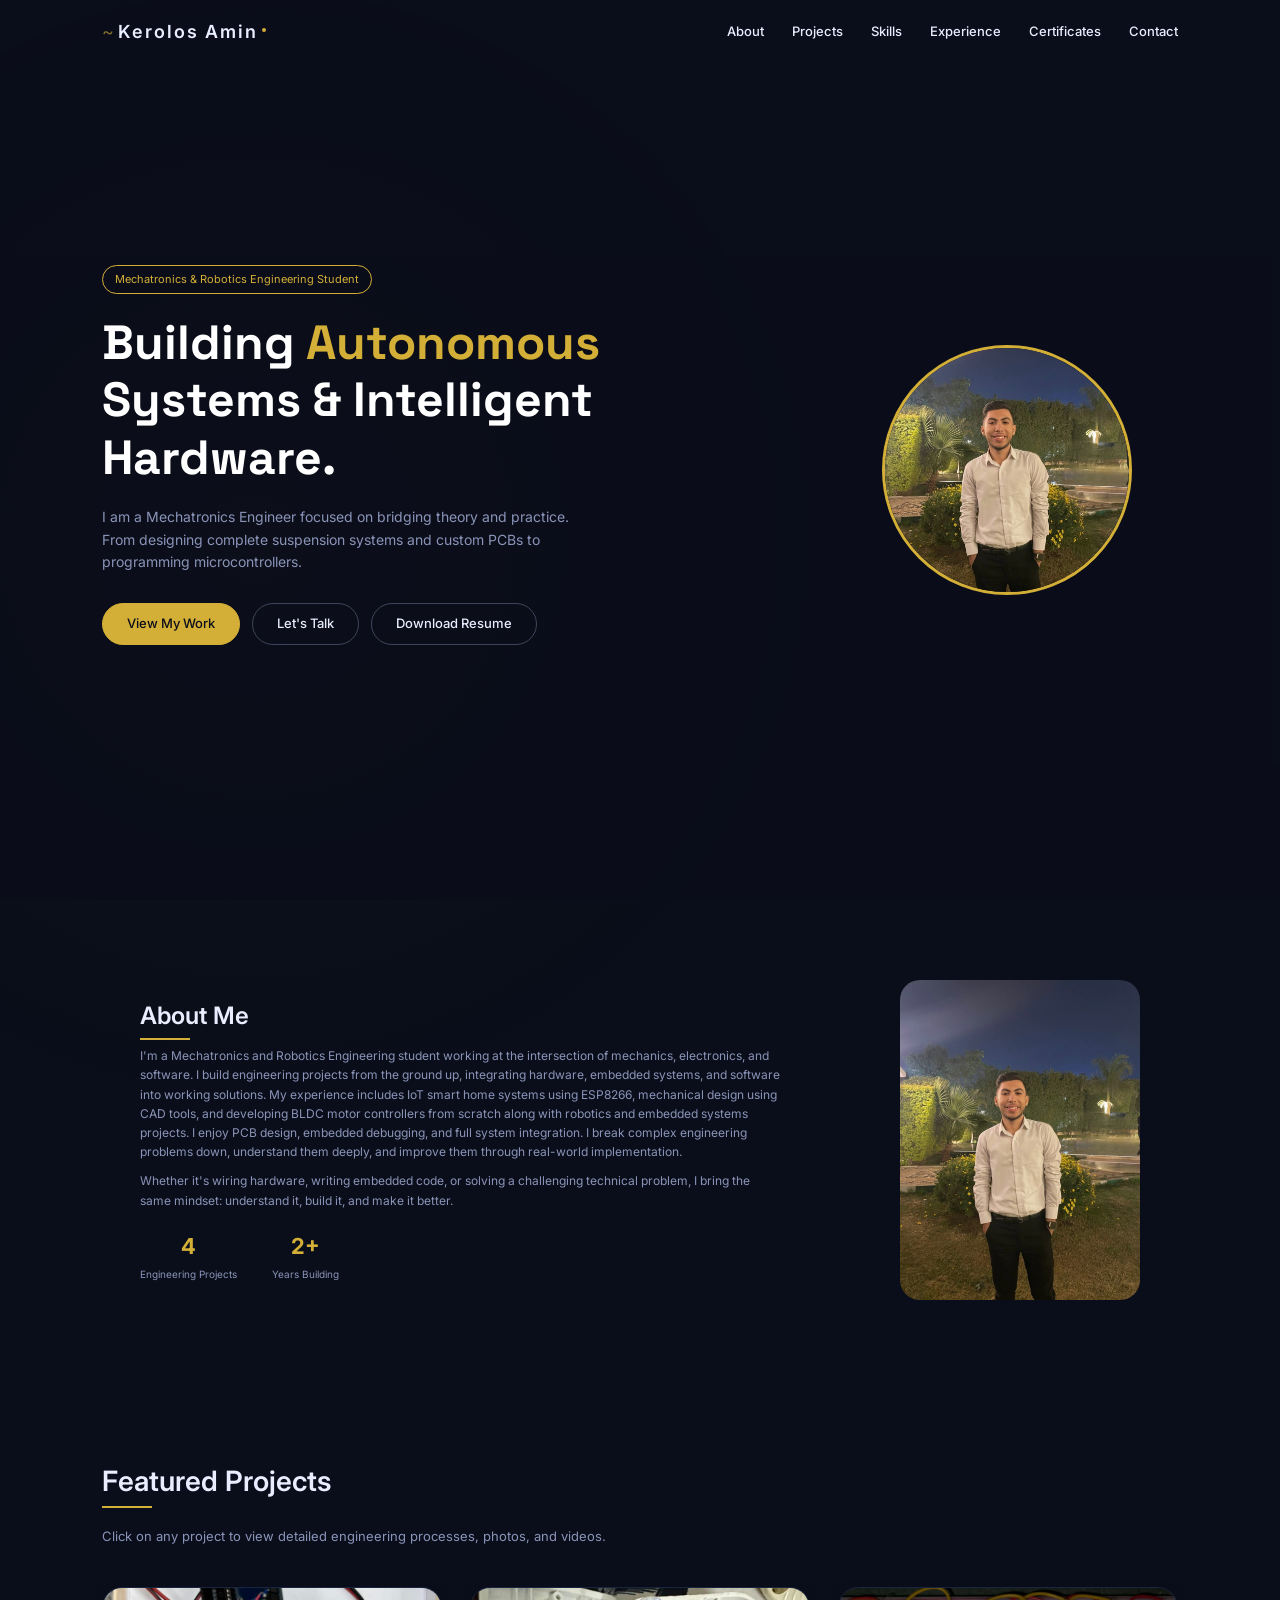
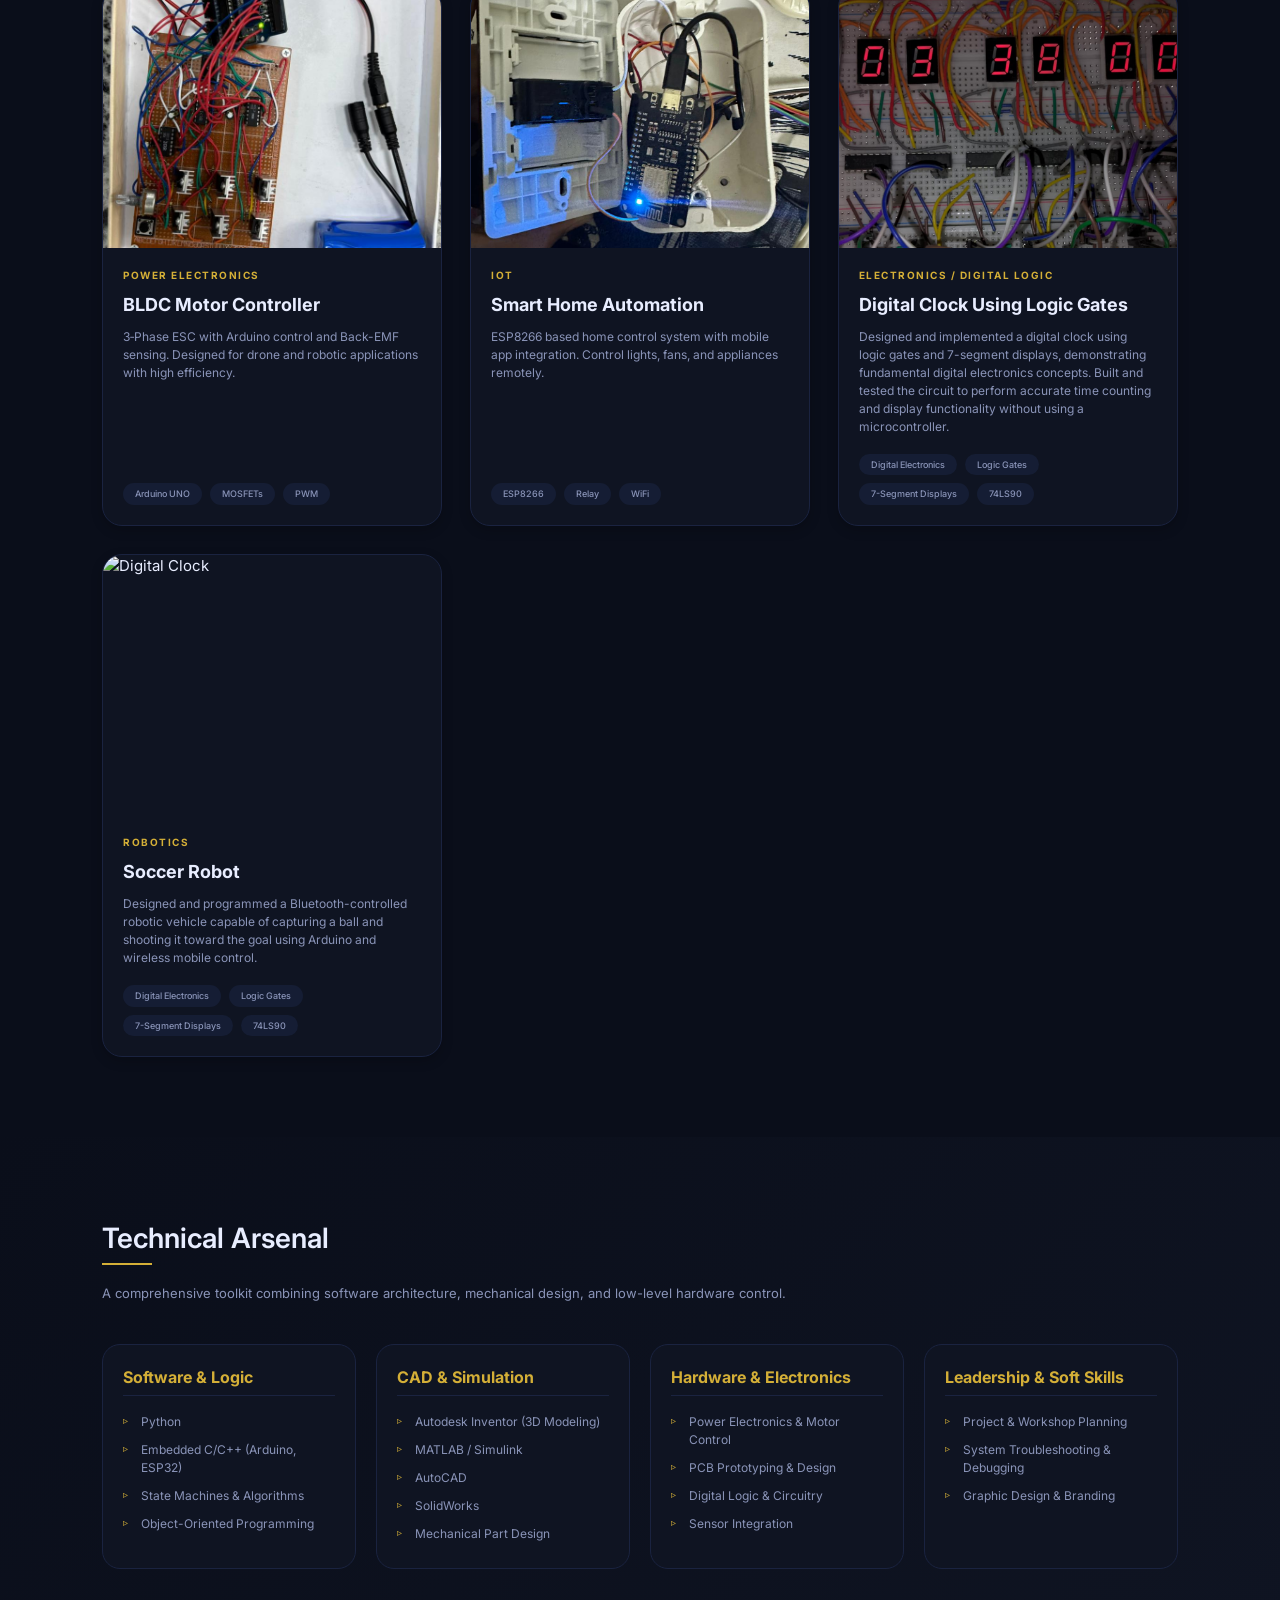
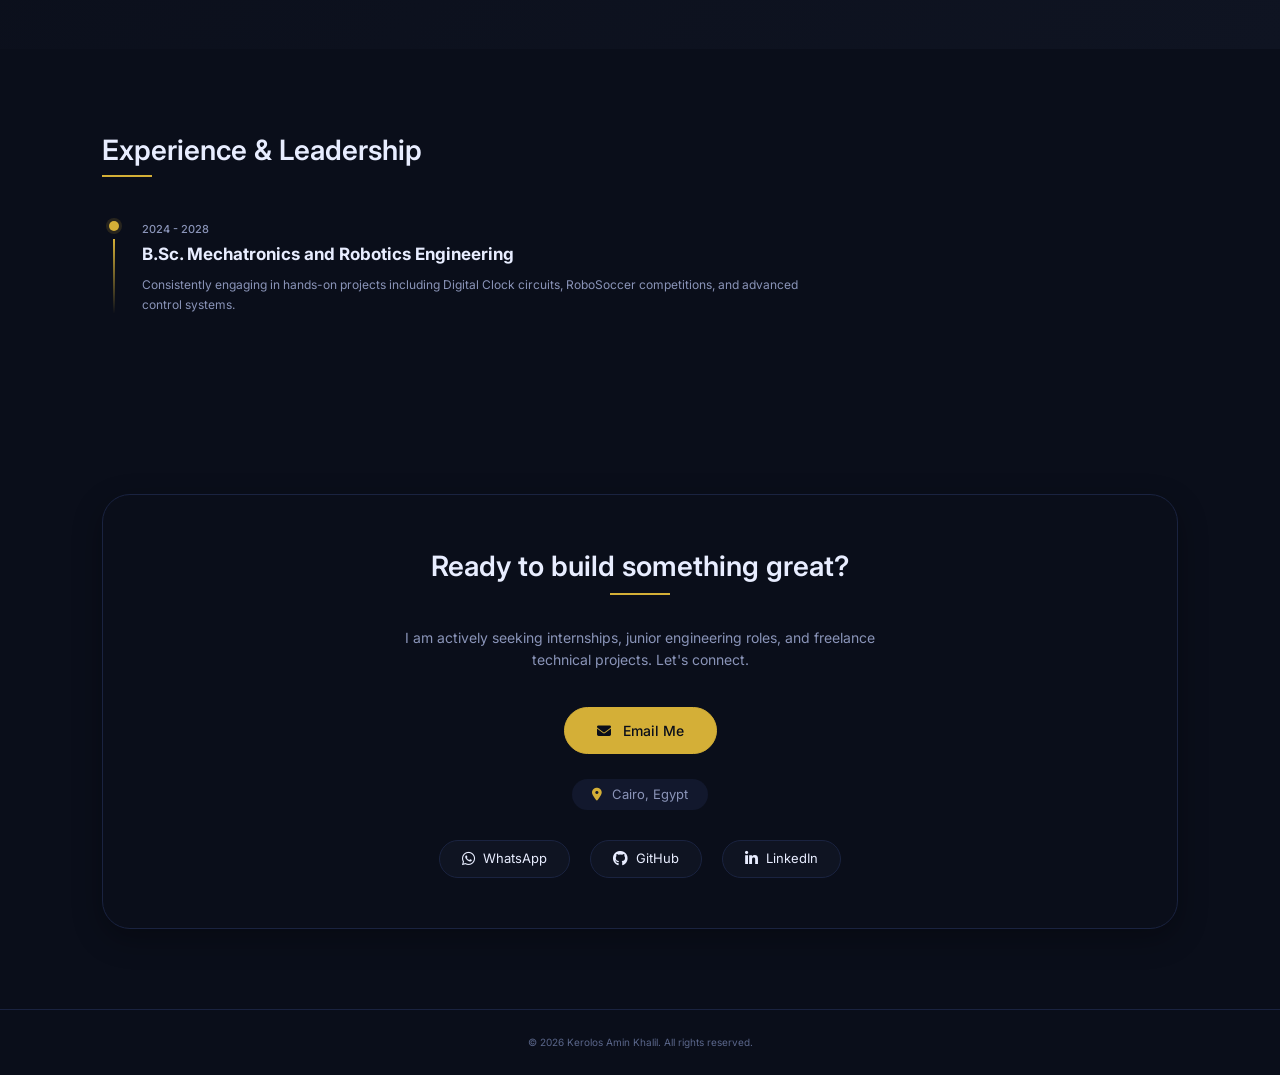
==== commit aef64827: "Update index.html" ====
--- a/index.html
+++ b/index.html
@@ -242,7 +242,7 @@
             <div class="exp-info">
                 <div class="exp-date">2024 - 2028</div>
                 <div class="exp-name">B.Sc. Mechatronics and Robotics Engineering</div>
-                <div class="exp-company">Helwan University</div>
+                <div class="exp-company"></div>
                 <p class="exp-text">Consistently engaging in hands-on projects including Digital Clock circuits, RoboSoccer competitions, and advanced control systems.</p>
             </div>
         </div>
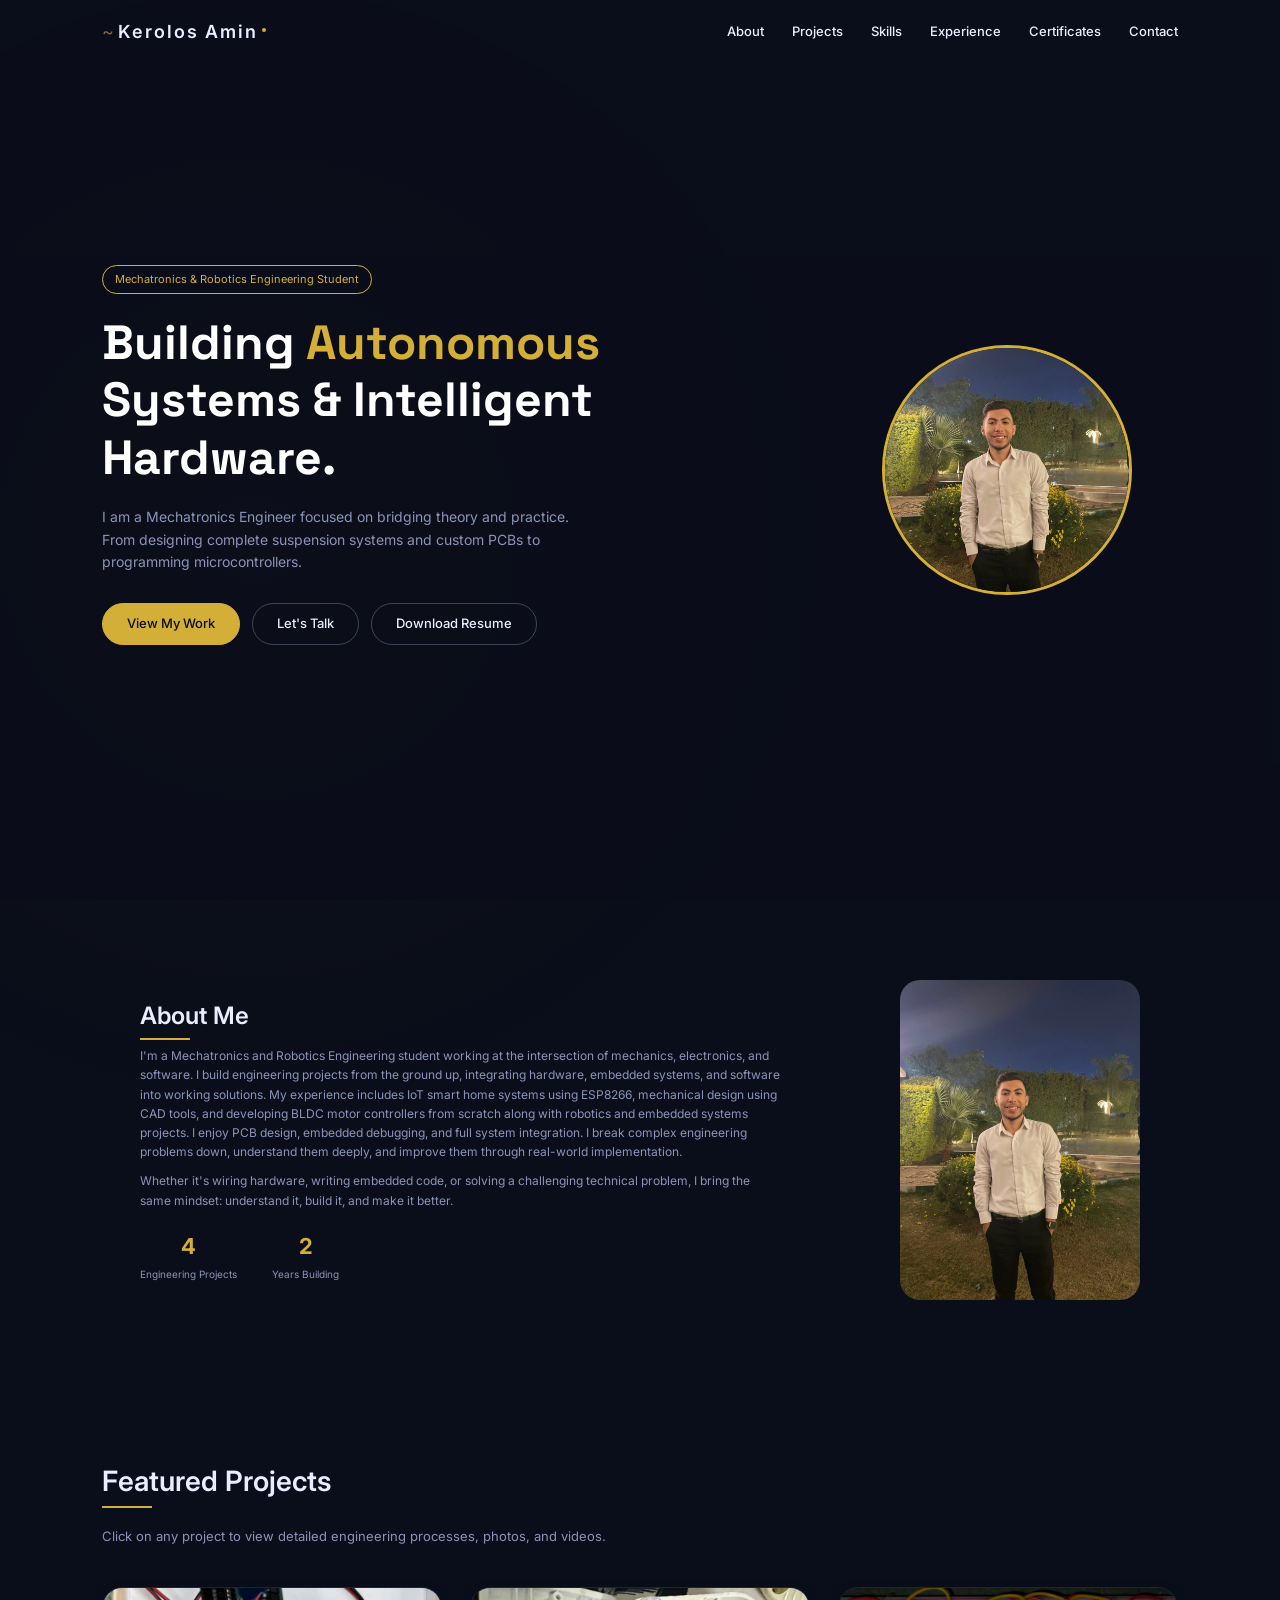
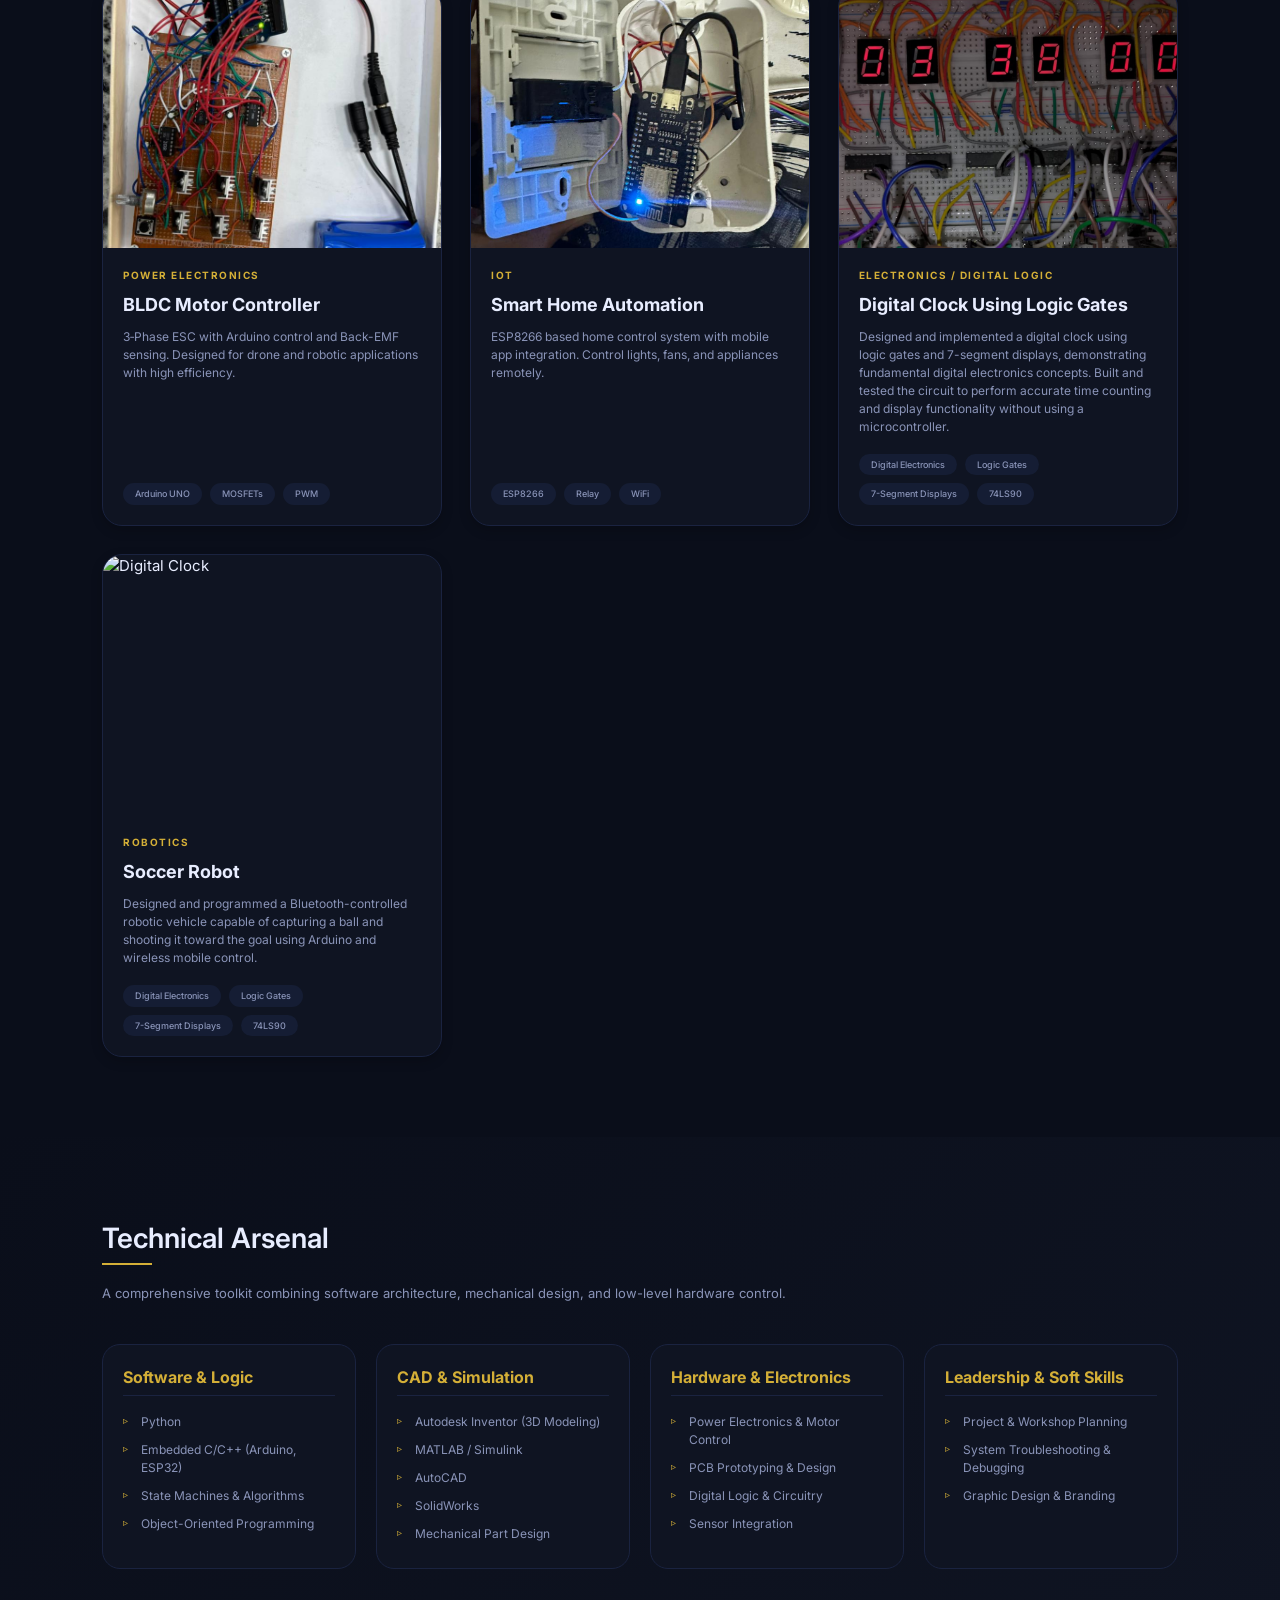
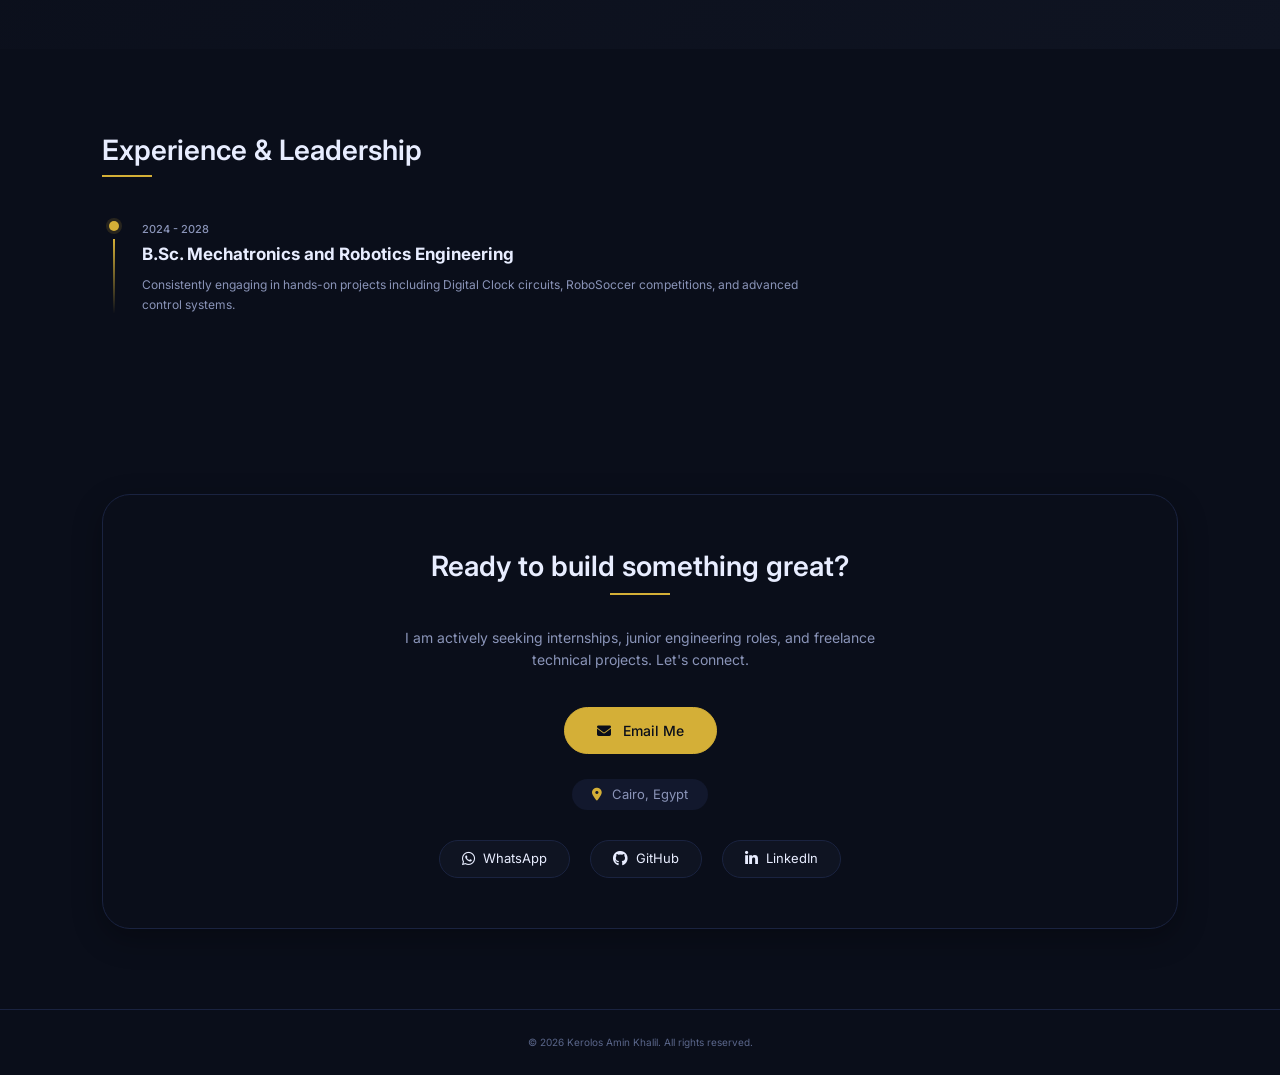
==== commit b1f7c6b2: "Update index.html" ====
--- a/index.html
+++ b/index.html
@@ -86,7 +86,7 @@
                     <span>Engineering Projects</span>
                 </div>
                 <div class="stat-item">
-                    <h3>2+</h3>
+                    <h3>2</h3>
                     <span>Years Building</span>
                 </div>
             </div>
